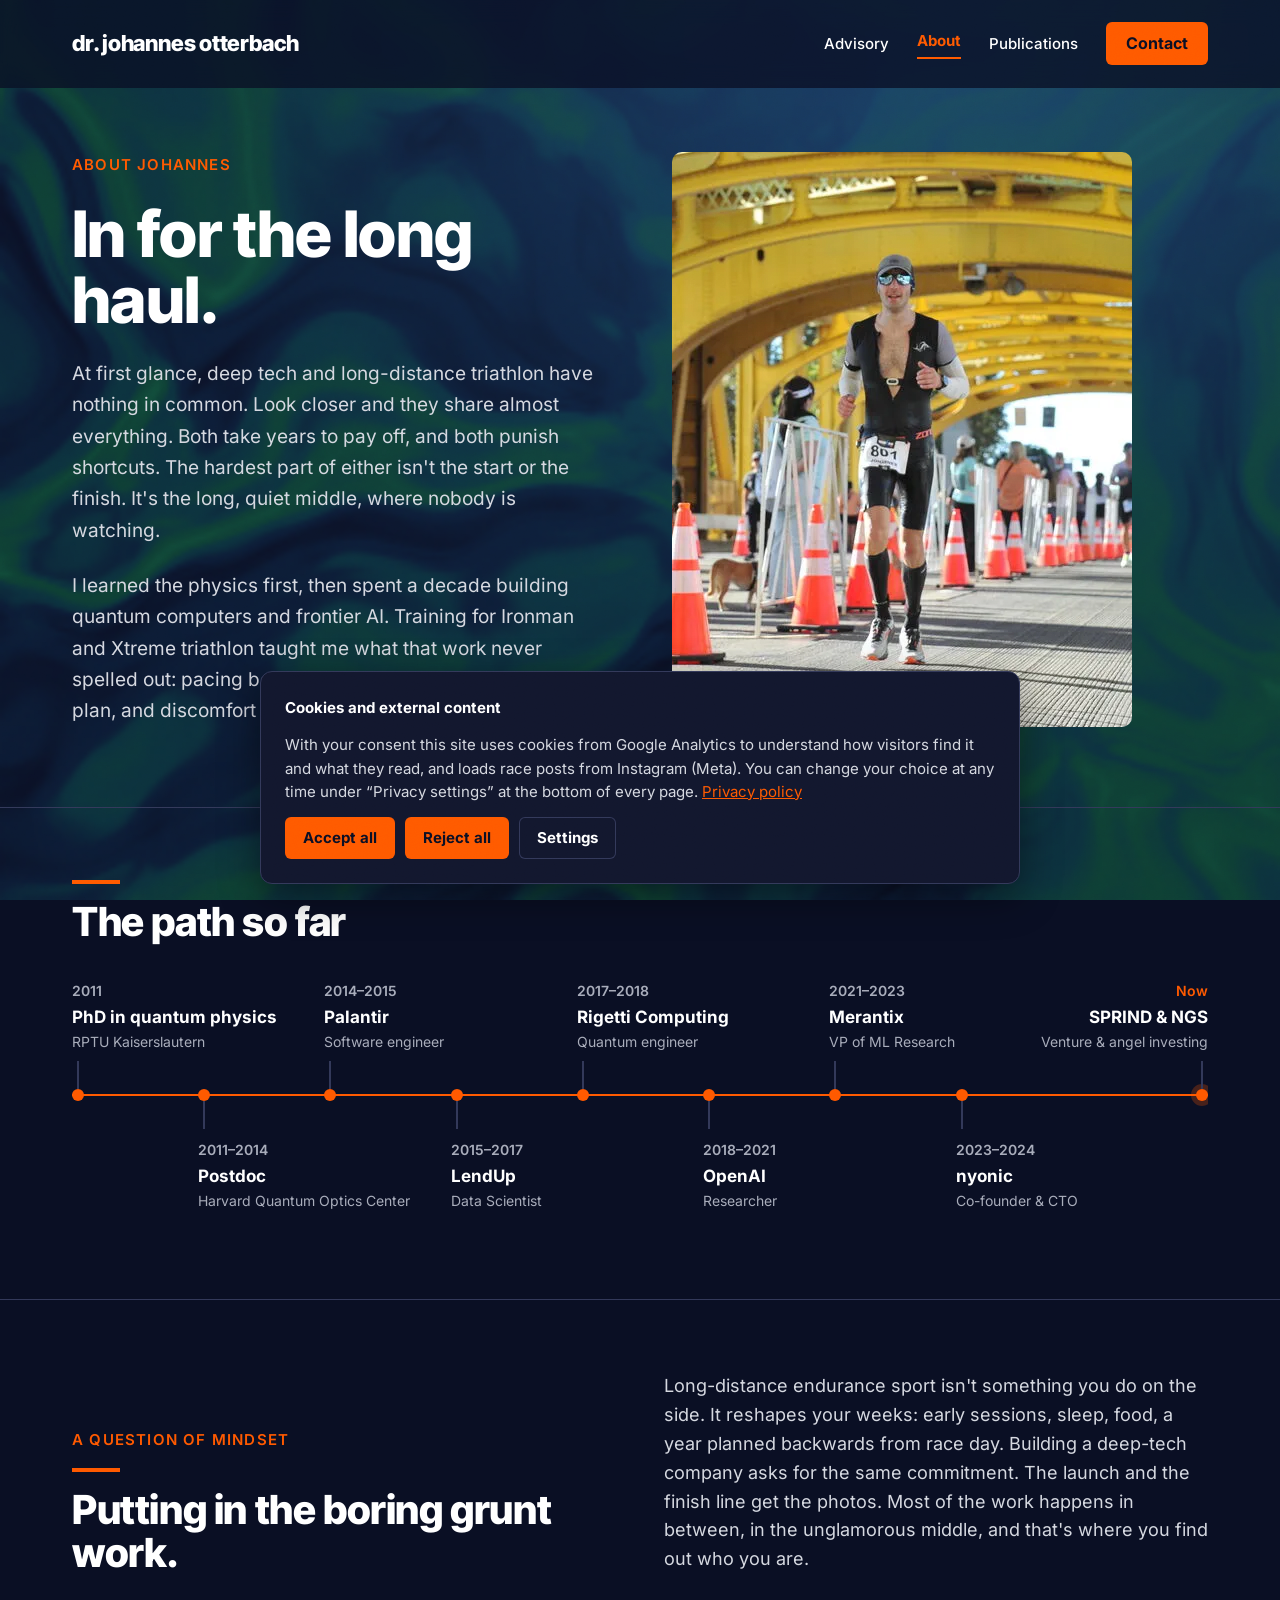
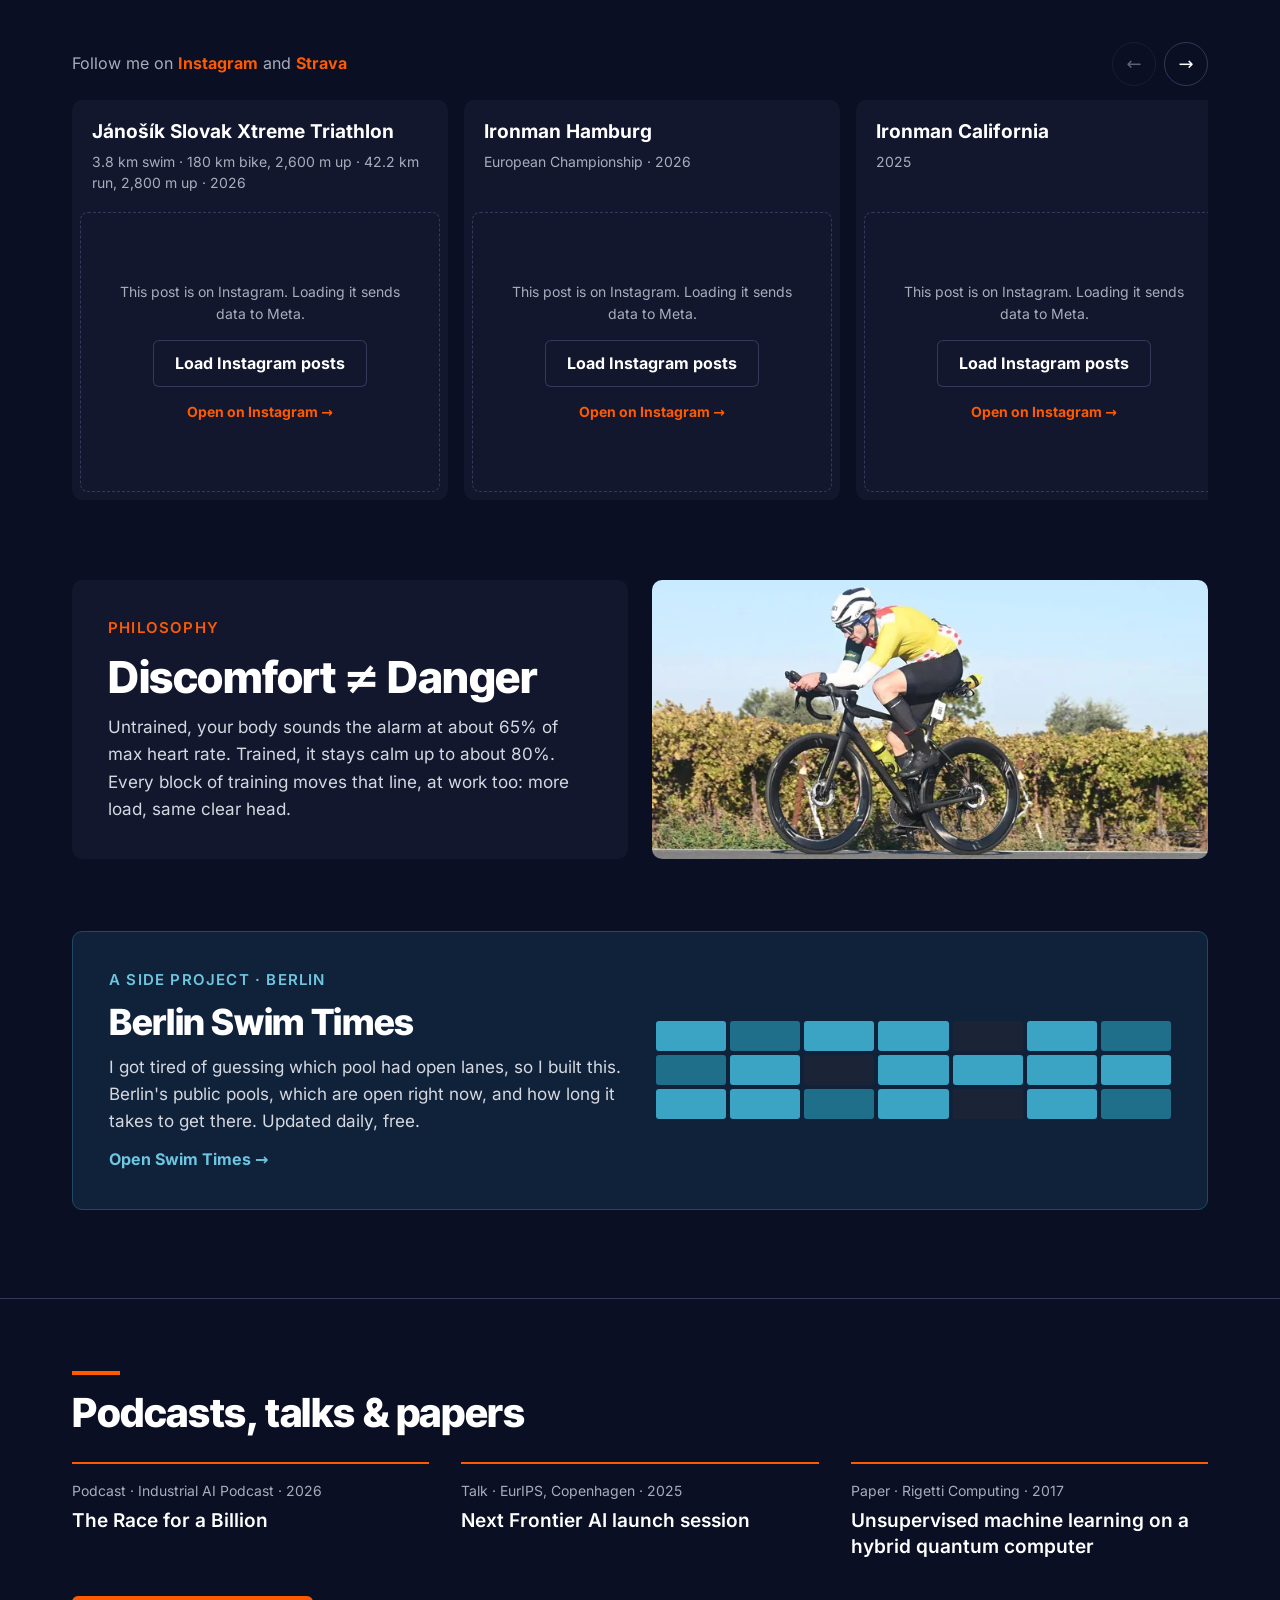
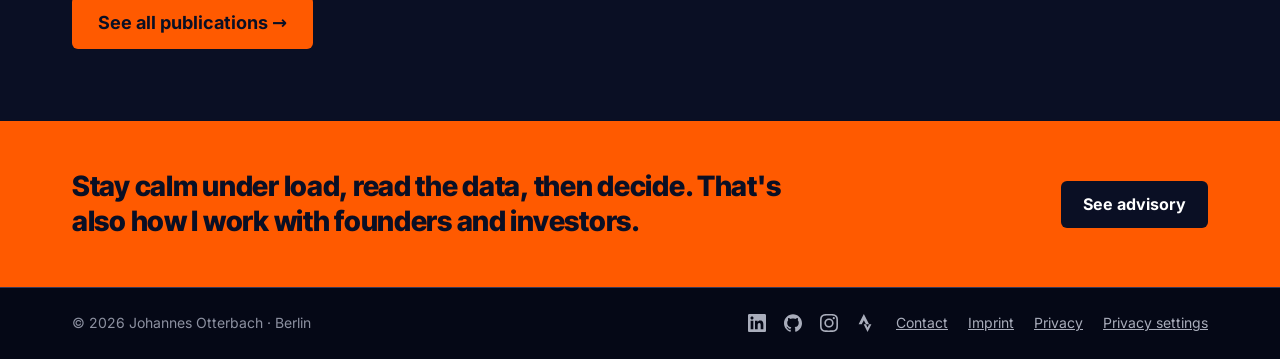
==== about/index.html @ 8cb74e29 "Site 2026-10-21" ====
<!doctype html> <html lang="en"> <head> <meta charset="utf-8"> <meta name="viewport" content="width=device-width,initial-scale=1"> <title>About · Dr. Johannes Otterbach</title> <meta name="description" content="Physicist, engineer and investor in Berlin: PhD in quantum physics, Harvard postdoc, Palantir, Rigetti, OpenAI, Merantix, nyonic, SPRIND. Ironman and Xtreme triathlon finisher."> <meta name="author" content="Johannes Otterbach"> <meta name="robots" content="noindex, nofollow"> <meta name="theme-color" content="#0A0F24"> <meta property="og:type" content="profile"> <meta property="og:site_name" content="Johannes Otterbach"> <meta property="og:title" content="About · Dr. Johannes Otterbach"> <meta property="og:description" content="Physicist, engineer and investor in Berlin: PhD in quantum physics, Harvard postdoc, Palantir, Rigetti, OpenAI, Merantix, nyonic, SPRIND. Ironman and Xtreme triathlon finisher."> <meta property="og:url" content="https://preview-rwz36t5jhg.johannesotterbach.com/about/"> <meta property="og:image" content="https://preview-rwz36t5jhg.johannesotterbach.com/og-en.jpg"> <meta property="og:image:width" content="1200"> <meta property="og:image:height" content="630"> <meta property="og:locale" content="en_US"> <meta name="twitter:card" content="summary_large_image"> <link rel="icon" href="/favicon.ico" sizes="32x32"> <link rel="icon" href="/favicon.svg" type="image/svg+xml"> <link rel="apple-touch-icon" href="/apple-touch-icon.png"> <link rel="manifest" href="/site.webmanifest"> <link rel="preload" href="/fonts/inter-tight-latin-800-normal.woff2" as="font" type="font/woff2" crossorigin> <link rel="preload" href="/fonts/inter-latin-400-normal.woff2" as="font" type="font/woff2" crossorigin> <link rel="stylesheet" href="/style.css?v=fe2a886c69"> <script type="application/ld+json">{"@context":"https://schema.org","@graph":[{"@type":"Person","@id":"https://preview-rwz36t5jhg.johannesotterbach.com/#person","name":"Johannes Otterbach","honorificPrefix":"Dr.","url":"https://preview-rwz36t5jhg.johannesotterbach.com/","image":"https://preview-rwz36t5jhg.johannesotterbach.com/img/portrait-960.jpg","jobTitle":"Engineer and investor","description":"Physicist, engineer and investor in Berlin. PhD in quantum physics; built software, quantum and AI systems at Palantir, Rigetti Computing and OpenAI; led ML research at Merantix; co-founded nyonic as CTO. Technical due diligence, advisory and keynotes for AI and quantum.","knowsAbout":["Artificial intelligence","Machine learning","Quantum computing","Technical due diligence","Deep tech"],"alumniOf":[{"@type":"CollegeOrUniversity","name":"RPTU Kaiserslautern-Landau"},{"@type":"CollegeOrUniversity","name":"Harvard University"}],"address":{"@type":"PostalAddress","addressLocality":"Berlin","addressCountry":"DE"},"sameAs":["https://www.linkedin.com/in/jotterbach/","https://scholar.google.com/citations?user=yZS4ce8AAAAJ","https://orcid.org/0000-0002-7404-2321","https://github.com/jotterbach","https://www.instagram.com/__otterwise__/","https://www.strava.com/athletes/10854986"]},{"@type":"WebSite","@id":"https://preview-rwz36t5jhg.johannesotterbach.com/#website","url":"https://preview-rwz36t5jhg.johannesotterbach.com/","name":"Johannes Otterbach","inLanguage":["en"],"publisher":{"@id":"https://preview-rwz36t5jhg.johannesotterbach.com/#person"}},{"@type":"WebPage","url":"https://preview-rwz36t5jhg.johannesotterbach.com/about/","name":"About · Dr. Johannes Otterbach","description":"Physicist, engineer and investor in Berlin: PhD in quantum physics, Harvard postdoc, Palantir, Rigetti, OpenAI, Merantix, nyonic, SPRIND. Ironman and Xtreme triathlon finisher.","inLanguage":"en","isPartOf":{"@id":"https://preview-rwz36t5jhg.johannesotterbach.com/#website"},"about":{"@id":"https://preview-rwz36t5jhg.johannesotterbach.com/#person"}}]}</script> <script defer="defer" src="/site.js?v=1984920b0e"></script> </head> <body> <a class="skip" href="#main">Skip to content</a> <header class="site-header"> <div class="wrap"> <a class="wordmark" href="/">dr. johannes otterbach</a> <nav class="nav" aria-label="Main"> <a href="/advisory/">Advisory</a> <a href="/about/" aria-current="page">About</a> <a href="/publications/">Publications</a> <a class="btn" href="/imprint/#contact" data-u="sennahoj" data-d="moc.hcabrettosennahoj">Contact</a> </nav> <details class="menu"> <summary aria-label="Menu"><svg width="26" height="20" viewBox="0 0 26 20" aria-hidden="true"><rect y="1" width="26" height="3" rx="1.5" fill="#fff"/><rect y="8.5" width="26" height="3" rx="1.5" fill="#fff"/><rect y="16" width="26" height="3" rx="1.5" fill="#fff"/></svg></summary> <nav class="nav" aria-label="Menu"> <a href="/advisory/">Advisory</a> <a href="/about/" aria-current="page">About</a> <a href="/publications/">Publications</a> <a class="btn" href="/imprint/#contact" data-u="sennahoj" data-d="moc.hcabrettosennahoj">Contact</a> </nav> </details> </div> </header> <main id="main"> <section class="wrap about-hero"> <div class="col"> <p class="eyebrow">About Johannes</p> <h1>In for the long haul.</h1> <p>At first glance, deep tech and long-distance triathlon have nothing in common. Look closer and they share almost everything. Both take years to pay off, and both punish shortcuts. The hardest part of either isn't the start or the finish. It's the long, quiet middle, where nobody is watching.</p> <p>I learned the physics first, then spent a decade building quantum computers and frontier AI. Training for Ironman and Xtreme triathlon taught me what that work never spelled out: pacing beats intensity, recovery is part of the plan, and discomfort is information, not a stop sign.</p> </div> <figure> <picture> <source type="image/webp" srcset="/img/sacramento-460.webp 460w, /img/sacramento-880.webp 880w" sizes="(max-width: 760px) 100vw, 460px"> <img src="/img/sacramento-460.jpg" srcset="/img/sacramento-460.jpg 460w, /img/sacramento-880.jpg 880w" sizes="(max-width: 760px) 100vw, 460px" width="880" height="1100" alt="Johannes Otterbach running across the yellow Tower Bridge in Sacramento during Ironman California" fetchpriority="high" decoding="async"> </picture> </figure> </section> <section class="rule-top"> <div class="wrap block"> <h2 class="section-title">The path so far</h2> <div class="timeline-scroll" tabindex="0" aria-label="The path so far"> <ol class="timeline" style="--n:9"> <li class="tl-up"> <div class="tl-box" style="grid-column:1"><div class="tl-inner"><span class="tl-text"><span class="tl-year">2011</span><span class="tl-title">PhD in quantum physics</span><span class="tl-desc">RPTU Kaiserslautern</span></span><span class="tl-stem"></span></div></div> <div class="tl-dot" style="grid-column:1"><span></span></div> </li> <li class="tl-down"> <div class="tl-box" style="grid-column:2"><div class="tl-inner"><span class="tl-stem"></span><span class="tl-text"><span class="tl-year">2011–2014</span><span class="tl-title">Postdoc</span><span class="tl-desc">Harvard Quantum Optics Center</span></span></div></div> <div class="tl-dot" style="grid-column:2"><span></span></div> </li> <li class="tl-up"> <div class="tl-box" style="grid-column:3"><div class="tl-inner"><span class="tl-text"><span class="tl-year">2014–2015</span><span class="tl-title">Palantir</span><span class="tl-desc">Software engineer</span></span><span class="tl-stem"></span></div></div> <div class="tl-dot" style="grid-column:3"><span></span></div> </li> <li class="tl-down"> <div class="tl-box" style="grid-column:4"><div class="tl-inner"><span class="tl-stem"></span><span class="tl-text"><span class="tl-year">2015–2017</span><span class="tl-title">LendUp</span><span class="tl-desc">Data Scientist</span></span></div></div> <div class="tl-dot" style="grid-column:4"><span></span></div> </li> <li class="tl-up"> <div class="tl-box" style="grid-column:5"><div class="tl-inner"><span class="tl-text"><span class="tl-year">2017–2018</span><span class="tl-title">Rigetti Computing</span><span class="tl-desc">Quantum engineer</span></span><span class="tl-stem"></span></div></div> <div class="tl-dot" style="grid-column:5"><span></span></div> </li> <li class="tl-down"> <div class="tl-box" style="grid-column:6"><div class="tl-inner"><span class="tl-stem"></span><span class="tl-text"><span class="tl-year">2018–2021</span><span class="tl-title">OpenAI</span><span class="tl-desc">Researcher</span></span></div></div> <div class="tl-dot" style="grid-column:6"><span></span></div> </li> <li class="tl-up"> <div class="tl-box" style="grid-column:7"><div class="tl-inner"><span class="tl-text"><span class="tl-year">2021–2023</span><span class="tl-title">Merantix</span><span class="tl-desc">VP of ML Research</span></span><span class="tl-stem"></span></div></div> <div class="tl-dot" style="grid-column:7"><span></span></div> </li> <li class="tl-down"> <div class="tl-box" style="grid-column:8"><div class="tl-inner"><span class="tl-stem"></span><span class="tl-text"><span class="tl-year">2023–2024</span><span class="tl-title">nyonic</span><span class="tl-desc">Co-founder &amp; CTO</span></span></div></div> <div class="tl-dot" style="grid-column:8"><span></span></div> </li> <li class="tl-up tl-last"> <div class="tl-box" style="grid-column:9"><div class="tl-inner"><span class="tl-text"><span class="tl-year">Now</span><span class="tl-title">SPRIND &amp; NGS</span><span class="tl-desc">Venture &amp; angel investing</span></span><span class="tl-stem"></span></div></div> <div class="tl-dot" style="grid-column:9"><span></span></div> </li> </ol> </div> </div> </section> <section class="rule-top"> <div class="wrap block"> <div class="long-head"> <div><p class="eyebrow">A question of mindset</p><h2 class="section-title">Putting in the boring grunt work.</h2></div> <p>Long-distance endurance sport isn't something you do on the side. It reshapes your weeks: early sessions, sleep, food, a year planned backwards from race day. Building a deep-tech company asks for the same commitment. The launch and the finish line get the photos. Most of the work happens in between, in the unglamorous middle, and that's where you find out who you are.</p> </div> <div class="carousel"> <div class="carousel-head"> <p class="follow">Follow me on <a href="https://www.instagram.com/__otterwise__/" rel="me noopener">Instagram</a> and <a href="https://www.strava.com/athletes/10854986" rel="me noopener">Strava</a></p> <div class="carousel-nav" aria-hidden="true"><button type="button" data-scroll="-1" tabindex="-1">←</button><button type="button" data-scroll="1" tabindex="-1">→</button></div> </div> <ul class="race-cards" tabindex="0" aria-label="Races"> <li class="race-card"><div class="race-body"><span class="name">Jánošík Slovak Xtreme Triathlon</span><span class="detail">3.8 km swim · 180 km bike, 2,600 m up · 42.2 km run, 2,800 m up · 2026</span></div> <div class="ig-slot" data-ig="https://www.instagram.com/p/Ddw2kVbjSoY/"><p>This post is on Instagram. Loading it sends data to Meta.</p><button type="button" class="btn ghost" data-ig-load>Load Instagram posts</button><a href="https://www.instagram.com/p/Ddw2kVbjSoY/" rel="noopener">Open on Instagram →</a></div> </li> <li class="race-card"><div class="race-body"><span class="name">Ironman Hamburg</span><span class="detail">European Championship · 2026</span></div> <div class="ig-slot" data-ig="https://www.instagram.com/p/DZhpN5ZkfVi/"><p>This post is on Instagram. Loading it sends data to Meta.</p><button type="button" class="btn ghost" data-ig-load>Load Instagram posts</button><a href="https://www.instagram.com/p/DZhpN5ZkfVi/" rel="noopener">Open on Instagram →</a></div> </li> <li class="race-card"><div class="race-body"><span class="name">Ironman California</span><span class="detail">2025</span></div> <div class="ig-slot" data-ig="https://www.instagram.com/reel/DQRLTYklevM/"><p>This post is on Instagram. Loading it sends data to Meta.</p><button type="button" class="btn ghost" data-ig-load>Load Instagram posts</button><a href="https://www.instagram.com/reel/DQRLTYklevM/" rel="noopener">Open on Instagram →</a></div> </li> <li class="race-card"><div class="race-body"><span class="name">MIUT 40</span><span class="detail">Madeira Island Ultra Trail · +1,500 m / −2,200 m · 2026</span></div> <div class="ig-slot" data-ig="https://www.instagram.com/p/DX4z-1rjaJf/"><p>This post is on Instagram. Loading it sends data to Meta.</p><button type="button" class="btn ghost" data-ig-load>Load Instagram posts</button><a href="https://www.instagram.com/p/DX4z-1rjaJf/" rel="noopener">Open on Instagram →</a></div> </li> </ul> </div> <div class="long-grid"> <div class="dd-panel"><p class="eyebrow">Philosophy</p><p class="big">Discomfort ≠ Danger</p><p>Untrained, your body sounds the alarm at about 65% of max heart rate. Trained, it stays calm up to about 80%. Every block of training moves that line, at work too: more load, same clear head.</p></div> <picture> <source type="image/webp" srcset="/img/bike-800.webp 800w, /img/bike-1600.webp 1600w" sizes="(max-width: 760px) 100vw, 580px"> <img src="/img/bike-800.jpg" srcset="/img/bike-800.jpg 800w, /img/bike-1600.jpg 1600w" sizes="(max-width: 760px) 100vw, 580px" width="1600" height="700" alt="Johannes on the bike leg of a triathlon, riding past vineyards" loading="lazy" decoding="async"> </picture> </div> </div> </section> <div class="wrap"> <a class="swim" href="https://berlin-swim-times.johannesotterbach.com/en/"> <span class="swim-copy"> <span class="kicker">A side project · Berlin</span> <span class="big">Berlin Swim Times</span> <span class="swim-p">I got tired of guessing which pool had open lanes, so I built this. Berlin's public pools, which are open right now, and how long it takes to get there. Updated daily, free.</span> <span class="go">Open Swim Times →</span> </span> <span class="swim-grid" aria-hidden="true"><span></span><span class="m"></span><span></span><span></span><span class="c"></span><span></span><span class="m"></span><span class="m"></span><span></span><span class="c"></span><span></span><span></span><span></span><span></span><span></span><span></span><span class="m"></span><span></span><span class="c"></span><span></span><span class="m"></span></span> </a> </div> <section class="rule-top" id="media"> <div class="wrap block"> <h2 class="section-title">Podcasts, talks &amp; papers</h2> <div class="media-grid"> <a href="https://aipod.de/the-race-for-a-billion/" rel="noopener"><span class="meta">Podcast · Industrial AI Podcast · 2026</span><span class="title">The Race for a Billion</span></a> <a href="https://next-frontier.ai/" rel="noopener"><span class="meta">Talk · EurIPS, Copenhagen · 2025</span><span class="title">Next Frontier AI launch session</span></a> <a href="https://arxiv.org/abs/1712.05771" rel="noopener"><span class="meta">Paper · Rigetti Computing · 2017</span><span class="title">Unsupervised machine learning on a hybrid quantum computer</span></a> </div> <div class="media-more"> <a class="btn" href="/publications/">See all publications →</a> </div> </div> </section> <section class="bridge"> <div class="wrap"><p>Stay calm under load, read the data, then decide. That's also how I work with founders and investors.</p><a class="btn dark" href="/advisory/">See advisory</a></div> </section> </main> <footer class="site-footer"> <div class="wrap"> <span>© 2026 Johannes Otterbach · Berlin</span> <nav aria-label="Footer"> <span class="social"> <a class="icon-link" href="https://www.linkedin.com/in/jotterbach/" rel="me noopener" aria-label="LinkedIn" title="LinkedIn"><svg class="icon" viewBox="0 0 24 24" aria-hidden="true" focusable="false"><path d="M20.447 20.452h-3.554v-5.569c0-1.328-.027-3.037-1.852-3.037-1.853 0-2.136 1.445-2.136 2.939v5.667H9.351V9h3.414v1.561h.046c.477-.9 1.637-1.85 3.37-1.85 3.601 0 4.267 2.37 4.267 5.455v6.286zM5.337 7.433c-1.144 0-2.063-.926-2.063-2.065 0-1.138.92-2.063 2.063-2.063 1.14 0 2.064.925 2.064 2.063 0 1.139-.925 2.065-2.064 2.065zm1.782 13.019H3.555V9h3.564v11.452zM22.225 0H1.771C.792 0 0 .774 0 1.729v20.542C0 23.227.792 24 1.771 24h20.451C23.2 24 24 23.227 24 22.271V1.729C24 .774 23.2 0 22.222 0h.003z"/></svg></a> <a class="icon-link" href="https://github.com/jotterbach" rel="me noopener" aria-label="GitHub" title="GitHub"><svg class="icon" viewBox="0 0 24 24" aria-hidden="true" focusable="false"><path d="M12 .297c-6.63 0-12 5.373-12 12 0 5.303 3.438 9.8 8.205 11.385.6.113.82-.258.82-.577 0-.285-.01-1.04-.015-2.04-3.338.724-4.042-1.61-4.042-1.61C4.422 18.07 3.633 17.7 3.633 17.7c-1.087-.744.084-.729.084-.729 1.205.084 1.838 1.236 1.838 1.236 1.07 1.835 2.809 1.305 3.495.998.108-.776.417-1.305.76-1.605-2.665-.3-5.466-1.332-5.466-5.93 0-1.31.465-2.38 1.235-3.22-.135-.303-.54-1.523.105-3.176 0 0 1.005-.322 3.3 1.23.96-.267 1.98-.399 3-.405 1.02.006 2.04.138 3 .405 2.28-1.552 3.285-1.23 3.285-1.23.645 1.653.24 2.873.12 3.176.765.84 1.23 1.91 1.23 3.22 0 4.61-2.805 5.625-5.475 5.92.42.36.81 1.096.81 2.22 0 1.606-.015 2.896-.015 3.286 0 .315.21.69.825.57C20.565 22.092 24 17.592 24 12.297c0-6.627-5.373-12-12-12"/></svg></a> <a class="icon-link" href="https://www.instagram.com/__otterwise__/" rel="me noopener" aria-label="Instagram" title="Instagram"><svg class="icon" viewBox="0 0 24 24" aria-hidden="true" focusable="false"><path d="M7.0301.084c-1.2768.0602-2.1487.264-2.911.5634-.7888.3075-1.4575.72-2.1228 1.3877-.6652.6677-1.075 1.3368-1.3802 2.127-.2954.7638-.4956 1.6365-.552 2.914-.0564 1.2775-.0689 1.6882-.0626 4.947.0062 3.2586.0206 3.6671.0825 4.9473.061 1.2765.264 2.1482.5635 2.9107.308.7889.72 1.4573 1.388 2.1228.6679.6655 1.3365 1.0743 2.1285 1.38.7632.295 1.6361.4961 2.9134.552 1.2773.056 1.6884.069 4.9462.0627 3.2578-.0062 3.668-.0207 4.9478-.0814 1.28-.0607 2.147-.2652 2.9098-.5633.7889-.3086 1.4578-.72 2.1228-1.3881.665-.6682 1.0745-1.3378 1.3795-2.1284.2957-.7632.4966-1.636.552-2.9124.056-1.2809.0692-1.6898.063-4.948-.0063-3.2583-.021-3.6668-.0817-4.9465-.0607-1.2797-.264-2.1487-.5633-2.9117-.3084-.7889-.72-1.4568-1.3876-2.1228C21.2982 1.33 20.628.9208 19.8378.6165 19.074.321 18.2017.1197 16.9244.0645 15.6471.0093 15.236-.005 11.977.0014 8.718.0076 8.31.0215 7.0301.0839m.1402 21.6932c-1.17-.0509-1.8053-.2453-2.2287-.408-.5606-.216-.96-.4771-1.3819-.895-.422-.4178-.6811-.8186-.9-1.378-.1644-.4234-.3624-1.058-.4171-2.228-.0595-1.2645-.072-1.6442-.079-4.848-.007-3.2037.0053-3.583.0607-4.848.05-1.169.2456-1.805.408-2.2282.216-.5613.4762-.96.895-1.3816.4188-.4217.8184-.6814 1.3783-.9003.423-.1651 1.0575-.3614 2.227-.4171 1.2655-.06 1.6447-.072 4.848-.079 3.2033-.007 3.5835.005 4.8495.0608 1.169.0508 1.8053.2445 2.228.408.5608.216.96.4754 1.3816.895.4217.4194.6816.8176.9005 1.3787.1653.4217.3617 1.056.4169 2.2263.0602 1.2655.0739 1.645.0796 4.848.0058 3.203-.0055 3.5834-.061 4.848-.051 1.17-.245 1.8055-.408 2.2294-.216.5604-.4763.96-.8954 1.3814-.419.4215-.8181.6811-1.3783.9-.4224.1649-1.0577.3617-2.2262.4174-1.2656.0595-1.6448.072-4.8493.079-3.2045.007-3.5825-.006-4.848-.0608M16.953 5.5864A1.44 1.44 0 1 0 18.39 4.144a1.44 1.44 0 0 0-1.437 1.4424M5.8385 12.012c.0067 3.4032 2.7706 6.1557 6.173 6.1493 3.4026-.0065 6.157-2.7701 6.1506-6.1733-.0065-3.4032-2.771-6.1565-6.174-6.1498-3.403.0067-6.156 2.771-6.1496 6.1738M8 12.0077a4 4 0 1 1 4.008 3.9921A3.9996 3.9996 0 0 1 8 12.0077"/></svg></a> <a class="icon-link" href="https://www.strava.com/athletes/10854986" rel="me noopener" aria-label="Strava" title="Strava"><svg class="icon" viewBox="0 0 24 24" aria-hidden="true" focusable="false"><path d="M15.387 17.944l-2.089-4.116h-3.065L15.387 24l5.15-10.172h-3.066m-7.008-5.599l2.836 5.598h4.172L10.463 0l-7 13.828h4.169"/></svg></a> </span> <a href="/imprint/#contact" data-u="sennahoj" data-d="moc.hcabrettosennahoj">Contact</a> <a href="/imprint/">Imprint</a> <a href="/privacy/">Privacy</a> <a href="/privacy/" data-consent-open>Privacy settings</a> </nav> </div> </footer> <section id="consent" class="consent" role="dialog" aria-labelledby="consent-title" hidden> <div class="consent-box"> <p id="consent-title" class="consent-title">Cookies and external content</p> <p>With your consent this site uses cookies from Google Analytics to understand how visitors find it and what they read, and loads race posts from Instagram (Meta). You can change your choice at any time under “Privacy settings” at the bottom of every page. <a href="/privacy/">Privacy policy</a></p> <div class="consent-settings" hidden> <label class="consent-row"><input type="checkbox" checked="checked" disabled="disabled"><span><strong>Necessary</strong> Keeps the site running and remembers your choice. Always on.</span></label> <label class="consent-row"><input type="checkbox" name="stats"><span><strong>Statistics</strong> Google Analytics: which pages are read and where visitors come from.</span></label> <label class="consent-row"><input type="checkbox" name="media"><span><strong>External media</strong> Instagram (Meta): shows the race posts on the About page.</span></label> <button type="button" class="btn ghost" data-act="save">Save choice</button> </div> <div class="consent-actions"> <button type="button" class="btn" data-act="all">Accept all</button> <button type="button" class="btn" data-act="none">Reject all</button> <button type="button" class="btn ghost" data-act="settings">Settings</button> </div> </div> </section> </body> </html>
---- style.css ----
@font-face{font-family:Inter;font-style:normal;font-weight:400;font-display:swap;src:url("/fonts/inter-latin-400-normal.woff2") format("woff2");unicode-range:U+0000-00FF,U+0131,U+0152-0153,U+02BB-02BC,U+02C6,U+02DA,U+02DC,U+2000-206F,U+2074,U+20AC,U+2122,U+2191,U+2193,U+2212,U+2215,U+2260,U+FEFF,U+FFFD}@font-face{font-family:Inter;font-style:normal;font-weight:500;font-display:swap;src:url("/fonts/inter-latin-500-normal.woff2") format("woff2");unicode-range:U+0000-00FF,U+0131,U+0152-0153,U+02BB-02BC,U+02C6,U+02DA,U+02DC,U+2000-206F,U+2074,U+20AC,U+2122,U+2191,U+2193,U+2212,U+2215,U+2260,U+FEFF,U+FFFD}@font-face{font-family:Inter;font-style:normal;font-weight:600;font-display:swap;src:url("/fonts/inter-latin-600-normal.woff2") format("woff2");unicode-range:U+0000-00FF,U+0131,U+0152-0153,U+02BB-02BC,U+02C6,U+02DA,U+02DC,U+2000-206F,U+2074,U+20AC,U+2122,U+2191,U+2193,U+2212,U+2215,U+2260,U+FEFF,U+FFFD}@font-face{font-family:Inter;font-style:normal;font-weight:700;font-display:swap;src:url("/fonts/inter-latin-700-normal.woff2") format("woff2");unicode-range:U+0000-00FF,U+0131,U+0152-0153,U+02BB-02BC,U+02C6,U+02DA,U+02DC,U+2000-206F,U+2074,U+20AC,U+2122,U+2191,U+2193,U+2212,U+2215,U+2260,U+FEFF,U+FFFD}@font-face{font-family:Inter;font-style:normal;font-weight:400;font-display:swap;src:url("/fonts/inter-latin-ext-400-normal.woff2") format("woff2");unicode-range:U+0100-02AF,U+0304,U+0308,U+0329,U+1E00-1E9F,U+1EF2-1EFF,U+2020,U+20A0-20AB,U+20AD-20C0,U+2113,U+2C60-2C7F,U+A720-A7FF}@font-face{font-family:Inter;font-style:normal;font-weight:500;font-display:swap;src:url("/fonts/inter-latin-ext-500-normal.woff2") format("woff2");unicode-range:U+0100-02AF,U+0304,U+0308,U+0329,U+1E00-1E9F,U+1EF2-1EFF,U+2020,U+20A0-20AB,U+20AD-20C0,U+2113,U+2C60-2C7F,U+A720-A7FF}@font-face{font-family:Inter;font-style:normal;font-weight:600;font-display:swap;src:url("/fonts/inter-latin-ext-600-normal.woff2") format("woff2");unicode-range:U+0100-02AF,U+0304,U+0308,U+0329,U+1E00-1E9F,U+1EF2-1EFF,U+2020,U+20A0-20AB,U+20AD-20C0,U+2113,U+2C60-2C7F,U+A720-A7FF}@font-face{font-family:Inter;font-style:normal;font-weight:700;font-display:swap;src:url("/fonts/inter-latin-ext-700-normal.woff2") format("woff2");unicode-range:U+0100-02AF,U+0304,U+0308,U+0329,U+1E00-1E9F,U+1EF2-1EFF,U+2020,U+20A0-20AB,U+20AD-20C0,U+2113,U+2C60-2C7F,U+A720-A7FF}@font-face{font-family:"Inter Tight";font-style:normal;font-weight:700;font-display:swap;src:url("/fonts/inter-tight-latin-700-normal.woff2") format("woff2");unicode-range:U+0000-00FF,U+0131,U+0152-0153,U+02BB-02BC,U+02C6,U+02DA,U+02DC,U+2000-206F,U+2074,U+20AC,U+2122,U+2191,U+2193,U+2212,U+2215,U+2260,U+FEFF,U+FFFD}@font-face{font-family:"Inter Tight";font-style:normal;font-weight:800;font-display:swap;src:url("/fonts/inter-tight-latin-800-normal.woff2") format("woff2");unicode-range:U+0000-00FF,U+0131,U+0152-0153,U+02BB-02BC,U+02C6,U+02DA,U+02DC,U+2000-206F,U+2074,U+20AC,U+2122,U+2191,U+2193,U+2212,U+2215,U+2260,U+FEFF,U+FFFD}@font-face{font-family:"Inter Tight";font-style:normal;font-weight:700;font-display:swap;src:url("/fonts/inter-tight-latin-ext-700-normal.woff2") format("woff2");unicode-range:U+0100-02AF,U+0304,U+0308,U+0329,U+1E00-1E9F,U+1EF2-1EFF,U+2020,U+20A0-20AB,U+20AD-20C0,U+2113,U+2C60-2C7F,U+A720-A7FF}@font-face{font-family:"Inter Tight";font-style:normal;font-weight:800;font-display:swap;src:url("/fonts/inter-tight-latin-ext-800-normal.woff2") format("woff2");unicode-range:U+0100-02AF,U+0304,U+0308,U+0329,U+1E00-1E9F,U+1EF2-1EFF,U+2020,U+20A0-20AB,U+20AD-20C0,U+2113,U+2C60-2C7F,U+A720-A7FF}:root{--navy:#0A0F24;--panel:#12172E;--deep:#050816;--orange:#FF5A00;--orange-hover:#FF8A4C;--text:#FFFFFF;--body:#D5D8E0;--muted:#A9ADBB;--faint:#8C90A0;--border:#33395A;--swim-bg:#10223A;--swim-border:#1F4A66;--swim-accent:#6FC6E2;--max:1200px;--gutter:32px;--display:"Inter Tight","Inter",system-ui,-apple-system,"Segoe UI",sans-serif;color-scheme:dark}*,::after,::before{box-sizing:border-box}html{-webkit-text-size-adjust:100%}body{margin:0;background:var(--navy);color:var(--text);font-family:Inter,system-ui,-apple-system,"Segoe UI",sans-serif;font-size:17px;line-height:1.6;min-height:100vh;display:flex;flex-direction:column;background:radial-gradient(ellipse 70% 520px at 72% 0,rgba(38,84,170,.3),transparent 72%),radial-gradient(ellipse 60% 55% at 8% 35%,rgba(22,96,74,.55),transparent 70%),radial-gradient(ellipse 55% 50% at 95% 75%,rgba(18,84,70,.5),transparent 70%),var(--navy);background-attachment:fixed}main{flex:1 0 auto}img{max-width:100%;height:auto;display:block}a{color:var(--orange)}a:hover{color:var(--orange-hover)}a:focus-visible,button:focus-visible,summary:focus-visible{outline:2px solid var(--orange-hover);outline-offset:3px}h1,h2,h3{font-family:var(--display);font-weight:800;letter-spacing:-.01em;margin:0;line-height:1.08}.big,.bridge p,.wordmark{font-family:var(--display);letter-spacing:-.01em}p{margin:0}.wrap{width:100%;max-width:var(--max);margin:0 auto;padding-left:var(--gutter);padding-right:var(--gutter)}.skip{position:absolute;left:-9999px;top:0;background:var(--orange);color:var(--navy);padding:10px 14px;z-index:10;font-weight:700}.skip:focus{left:16px;top:16px}.eyebrow{font-size:15px;font-weight:600;letter-spacing:.08em;text-transform:uppercase;color:var(--orange)}.section-title::before{content:"";display:block;width:48px;height:4px;background:var(--orange);margin-bottom:16px}.section-title{font-size:40px}.lead{font-size:20px;color:var(--body);max-width:640px}.btn{display:inline-block;text-decoration:none;font-weight:700;font-size:16px;line-height:1.2;padding:14px 22px;border-radius:6px;background:var(--orange);color:var(--navy)}.btn:hover{background:var(--orange-hover);color:var(--navy)}.btn.dark{background:var(--navy);color:var(--text)}.btn.dark:hover{background:var(--deep);color:var(--text)}button.btn{border:0;cursor:pointer;font-family:inherit}.btn.ghost{background:0 0;color:var(--text);box-shadow:inset 0 0 0 1px var(--border)}.btn.ghost:hover{background:var(--panel);color:var(--text)}.site-header{position:sticky;top:0;z-index:20;background:rgba(10,15,36,.78);-webkit-backdrop-filter:blur(12px);backdrop-filter:blur(12px);border-bottom:1px solid transparent;transition:border-color .2s,background-color .2s}.site-header.scrolled{border-bottom-color:var(--border);background:rgba(10,15,36,.9)}[id]{scroll-margin-top:96px}.site-header .wrap{display:flex;align-items:center;justify-content:space-between;gap:16px;padding-top:22px;padding-bottom:22px}.wordmark{font-weight:800;font-size:22px;letter-spacing:-.01em;color:var(--text);text-decoration:none;white-space:nowrap}.wordmark:hover{color:var(--text)}.nav{display:flex;align-items:center;gap:28px;font-size:15px;font-weight:500}.nav a{color:var(--text);text-decoration:none}.nav a:hover{color:var(--orange-hover)}.nav a[aria-current=page]{color:var(--orange);font-weight:700;border-bottom:2px solid var(--orange);padding-bottom:4px}.nav .lang{font-size:14px;color:var(--muted);white-space:nowrap}.nav .lang a{color:var(--muted);text-decoration:underline}.nav .lang strong{color:var(--text)}.nav .btn{color:var(--navy);padding:12px 20px}.menu{display:none}.menu summary{list-style:none;cursor:pointer;width:44px;height:44px;display:flex;align-items:center;justify-content:center}.menu summary::-webkit-details-marker{display:none}@media (max-width:760px){:root{--gutter:16px}.wordmark{font-size:19px}.site-header .wrap{padding-top:6px;padding-bottom:6px}[id]{scroll-margin-top:72px}}@media (max-width:900px){.site-header .nav{display:none}.menu{display:block;position:relative}.menu[open] .nav{display:flex;flex-direction:column;align-items:stretch;gap:4px;position:absolute;right:0;top:52px;z-index:5;min-width:220px;background:var(--panel);border:1px solid var(--border);border-radius:10px;padding:12px}.menu[open] .nav .lang,.menu[open] .nav>a{padding:10px 12px}.menu[open] .nav a[aria-current=page]{border-bottom:0}.menu[open] .nav .btn{text-align:center;margin-top:6px}}.site-footer{border-top:1px solid var(--border);background:var(--deep);margin-top:auto}.site-footer .wrap{display:flex;flex-wrap:wrap;justify-content:space-between;gap:16px;padding-top:24px;padding-bottom:24px;font-size:14px;color:var(--faint)}.site-footer nav{display:flex;flex-wrap:wrap;gap:20px;align-items:center}.site-footer a{color:var(--muted)}.site-footer .social{display:inline-flex;gap:14px;align-items:center}.icon{width:1em;height:1em;fill:currentColor;flex:none}.icon-link{display:inline-flex;padding:2px}.icon-link .icon{width:18px;height:18px}.site-footer a:hover{color:var(--orange-hover)}.hero{display:grid;grid-template-columns:repeat(auto-fit,minmax(340px,1fr));gap:56px;align-items:center;padding-top:56px;padding-bottom:48px}.hero-text{display:flex;flex-direction:column;gap:24px}.hero h1{font-size:clamp(44px, 6.4vw, 76px);line-height:1.02}.hero .lead{max-width:560px}.hero-img{width:100%;max-width:480px;aspect-ratio:1/1;object-fit:cover;border-radius:10px;justify-self:end}.cards{display:flex;flex-wrap:wrap;gap:24px;padding-bottom:72px}.card-link{text-decoration:none;border-radius:10px;padding:40px;display:flex;flex-direction:column;gap:18px;min-width:0}.card-advisory{flex:2 1 560px;background:var(--orange);color:var(--navy)}.card-advisory:hover{color:var(--navy);background:#ff6a1a}.card-advisory .kicker{font-size:15px;font-weight:600;letter-spacing:.08em;text-transform:uppercase}.card-advisory .big{font-weight:800;font-size:clamp(28px, 3.2vw, 40px);line-height:1.05;letter-spacing:-.01em}.card-advisory .foot{margin-top:auto;display:flex;flex-wrap:wrap;align-items:center;justify-content:space-between;gap:14px;padding-top:8px;font-size:17px;font-weight:600}.card-advisory .foot .btn{background:var(--navy);color:var(--text)}.card-about{flex:1 1 300px;background:var(--panel);color:var(--text)}.card-about:hover{color:var(--text);background:#171d38}.card-about .kicker{font-size:15px;font-weight:600;letter-spacing:.08em;text-transform:uppercase;color:var(--orange)}.card-about .big{font-weight:800;font-size:28px;line-height:1.12}.card-about .more{margin-top:auto;font-weight:700;font-size:16px;color:var(--orange)}@media (max-width:760px){.hero{padding-top:16px;gap:24px}.hero-img{order:-1;max-width:none;aspect-ratio:4/3;object-position:40% 30%;justify-self:stretch}.hero picture{order:-1}.hero .lead{font-size:17px}.card-link{padding:26px 22px}.card-advisory .foot .btn{width:100%;text-align:center}}.page-hero{padding-top:72px;padding-bottom:64px;display:flex;flex-direction:column;gap:24px}.page-hero h1{font-size:clamp(40px, 5.4vw, 64px);max-width:940px;line-height:1.04}.offers{display:grid;grid-template-columns:repeat(auto-fit,minmax(300px,1fr));gap:24px;padding-bottom:80px}.offer{background:var(--panel);border-radius:10px;overflow:hidden;display:flex;flex-direction:column}.offer figure{margin:0}.offer img{width:100%;aspect-ratio:16/10;object-fit:cover}.offer figcaption{padding:8px 32px 0;min-height:62px;font-size:12px;line-height:1.5;color:var(--muted)}.offer .body{padding:14px 32px 32px;display:flex;flex-direction:column;gap:14px}.offer .for{font-size:14px;font-weight:600;color:var(--orange)}.offer h2{font-size:28px;line-height:1.15}.offer p{font-size:16px;color:var(--body)}.split{border-top:1px solid var(--border)}.split .wrap{display:grid;grid-template-columns:repeat(auto-fit,minmax(340px,1fr));gap:48px;align-items:start;padding-top:64px;padding-bottom:64px}.split .col{display:flex;flex-direction:column;gap:16px}.split h2{font-size:40px}.media-list{display:flex;flex-direction:column;gap:14px}.media-item{text-decoration:none;color:var(--text);border-top:1px solid var(--border);padding-top:14px;display:flex;flex-direction:column;gap:4px}.media-item:hover{color:var(--orange-hover)}.media-item .meta{font-size:13px;color:var(--muted)}.media-item .title{font-size:17px;font-weight:600}.media-note{font-size:15px;color:var(--muted)}.band{background:var(--panel)}.band .wrap{padding-top:40px;padding-bottom:40px}.band p{font-size:17px;color:var(--body);max-width:760px}.band a{white-space:nowrap}.about-hero{display:grid;grid-template-columns:repeat(auto-fit,minmax(340px,1fr));gap:64px;align-items:center;padding-top:64px;padding-bottom:80px}.about-hero h1{font-size:clamp(44px, 5.4vw, 64px);line-height:1.04}.about-hero .col{display:flex;flex-direction:column;gap:24px}.about-hero p:not(.eyebrow){font-size:19px;line-height:1.65;color:var(--body)}.about-hero figure{margin:0;display:flex;flex-direction:column;gap:10px}.about-hero figure img{width:100%;max-width:460px;aspect-ratio:4/5;object-fit:cover;border-radius:10px}.about-hero figcaption{font-size:14px;color:var(--muted)}.rule-top{border-top:1px solid var(--border)}.block{padding-top:72px;padding-bottom:72px;display:flex;flex-direction:column;gap:28px}.timeline-scroll{overflow-x:auto;padding-bottom:8px}.timeline{list-style:none;margin:0;padding:0;min-width:1080px;display:grid;grid-template-columns:repeat(var(--n),minmax(0,1fr));grid-template-rows:auto 12px auto}.timeline::before{content:"";grid-column:1/-1;grid-row:2;align-self:center;height:2px;background:var(--orange)}.timeline li{display:contents}.tl-dot{grid-row:2;display:flex;align-items:center}.tl-dot span{width:12px;height:12px;border-radius:50%;background:var(--orange)}.tl-box{position:relative;min-height:118px}.tl-inner{position:absolute;left:0;width:230px;display:flex;flex-direction:column;gap:10px}.tl-up .tl-box{grid-row:1}.tl-up .tl-inner{bottom:0}.tl-down .tl-box{grid-row:3}.tl-down .tl-inner{top:0}.tl-stem{width:2px;height:28px;background:var(--border);margin-left:5px}.tl-text{display:flex;flex-direction:column;gap:4px}.tl-year{font-size:14px;font-weight:600;color:var(--muted)}.tl-title{font-weight:700;font-size:17px;line-height:1.25}.tl-desc{font-size:14px;line-height:1.4;color:var(--muted)}.tl-last .tl-dot{justify-content:flex-end}.tl-last .tl-inner{left:auto;right:0;align-items:flex-end;text-align:right}.tl-last .tl-stem{margin-left:0;margin-right:5px}.tl-last .tl-year{color:var(--orange)}.tl-last .tl-dot span{box-shadow:0 0 0 5px rgba(255,90,0,.25)}.long-head{display:grid;grid-template-columns:repeat(auto-fit,minmax(340px,1fr));gap:48px;align-items:end}.long-head h2{font-size:40px}.long-head>p{font-size:18px;color:var(--body)}.long-grid{display:grid;grid-template-columns:repeat(auto-fit,minmax(340px,1fr));gap:24px}.carousel{position:relative;margin-top:40px}.carousel-head{display:flex;flex-wrap:wrap;align-items:center;justify-content:space-between;gap:12px 24px;margin-bottom:14px}.carousel-head .follow{margin:0;font-size:16px;color:var(--muted)}.carousel-head .follow a{font-weight:700;text-decoration:none}.carousel-nav{display:flex;gap:8px}.carousel-nav button{width:44px;height:44px;border-radius:50%;border:1px solid var(--border);background:0 0;color:var(--text);font:inherit;font-size:18px;cursor:pointer}.carousel-nav button:hover:not(:disabled){background:var(--panel);border-color:var(--orange)}.carousel-nav button:disabled{opacity:.35;cursor:default}.race-cards{list-style:none;margin:0 0 40px;padding:0 0 12px;display:flex;gap:16px;align-items:flex-start;overflow-x:auto;scroll-snap-type:x mandatory;scroll-behavior:smooth;scrollbar-width:thin;scrollbar-color:var(--border) transparent}.race-cards:focus-visible{outline:2px solid var(--orange);outline-offset:4px}.race-card{flex:0 0 376px;scroll-snap-align:start;display:flex;flex-direction:column;background:var(--panel);border-radius:10px;overflow:hidden}.race-body{display:flex;flex-direction:column;gap:6px;padding:20px 20px 14px;min-height:112px;box-sizing:border-box}.race-card .name{font-weight:700;font-size:19px;line-height:1.3}.race-card .detail{font-size:14px;line-height:1.5;color:var(--muted)}.ig-slot{flex:1;margin:0 8px 8px;min-height:280px;border:1px dashed var(--border);border-radius:8px;padding:24px;display:flex;flex-direction:column;align-items:center;justify-content:center;gap:14px;text-align:center}.ig-slot p{margin:0;max-width:320px;font-size:14px;color:var(--muted)}.ig-slot a{font-size:14px;font-weight:700;text-decoration:none}.ig-slot.ig-live{border:0;padding:0 0 8px;min-height:0;display:flex;justify-content:center}.ig-slot .instagram-media,.ig-slot iframe{margin:0 auto!important;min-width:326px!important;max-width:360px!important;width:100%!important;border-radius:8px!important}@media (max-width:420px){.race-card{flex-basis:84vw}.carousel-nav{display:none}}.long-grid picture{display:block}.dd-panel{background:var(--panel);border-radius:10px;padding:36px;display:flex;flex-direction:column;gap:14px}.dd-panel .big{font-weight:800;font-size:44px;line-height:1.05;color:var(--text)}.dd-panel p:not(.eyebrow):not(.big){font-size:17px;color:var(--body)}.dd-panel .eyebrow{margin:0}.long-grid img{width:100%;height:100%;min-height:240px;object-fit:cover;border-radius:10px}.swim{display:grid;grid-template-columns:repeat(auto-fit,minmax(300px,1fr));gap:32px;align-items:center;text-decoration:none;color:var(--text);background:var(--swim-bg);border:1px solid var(--swim-border);border-radius:10px;padding:36px;margin-bottom:88px}.swim:hover{color:var(--text);border-color:var(--swim-accent)}.swim .kicker{font-size:15px;font-weight:600;letter-spacing:.08em;text-transform:uppercase;color:var(--swim-accent)}.swim .big{font-weight:800;font-size:36px;line-height:1.05}.swim .swim-p{font-size:17px;color:var(--body)}.swim .go{font-weight:700;font-size:16px;color:var(--swim-accent)}.swim-grid{display:grid;grid-template-columns:repeat(7,minmax(0,1fr));gap:4px}.swim-grid span{height:30px;border-radius:3px;background:#3ba3c4}.swim-grid .m{background:#1f6f8b}.swim-grid .c{background:#1b2436}.swim-copy{display:flex;flex-direction:column;gap:12px}.media-more{display:flex;flex-wrap:wrap;align-items:center;gap:16px 24px;padding-top:8px}.media-more .btn{font-size:18px;padding:16px 26px}.media-grid{grid-template-columns:minmax(0,1fr);gap:24px;display:grid;grid-template-columns:repeat(auto-fit,minmax(260px,1fr));gap:24px 32px}.media-grid>*{text-decoration:none;color:var(--text);display:flex;flex-direction:column;gap:6px;border-top:2px solid var(--orange);padding-top:16px}.media-grid a:hover{color:var(--orange-hover)}.media-grid .meta{font-size:14px;color:var(--muted)}.media-grid .title{font-size:19px;font-weight:600;line-height:1.35}.bridge{background:var(--orange);color:var(--navy)}.bridge .wrap{display:flex;flex-wrap:wrap;align-items:center;justify-content:space-between;gap:24px;padding-top:48px;padding-bottom:48px}.bridge p{font-weight:800;font-size:28px;line-height:1.25;max-width:760px}@media (max-width:760px){.about-hero,.page-hero{padding-top:32px;padding-bottom:48px}.block{padding-top:48px;padding-bottom:48px}.dd-panel .big{font-size:34px}.swim{padding:24px}.bridge p{font-size:22px}.offer .body{padding:14px 22px 24px}.offer figcaption{padding:8px 22px 0;min-height:0}.offer figcaption:empty{display:none}.long-head h2,.section-title,.split h2{font-size:34px}.timeline-scroll{overflow:visible}.timeline{display:flex;flex-direction:column;gap:22px;min-width:0;border-left:2px solid var(--orange);margin-left:5px;padding-left:22px}.timeline::before,.tl-stem{display:none}.timeline li{display:block;position:relative}.tl-box{min-height:0}.tl-inner,.tl-last .tl-inner{position:static;width:auto;align-items:flex-start;text-align:left}.tl-dot{position:absolute;left:-30px;top:5px}}.pub-profiles{font-size:15px;color:var(--muted);margin:-4px 0 18px}.pub-profiles a{color:var(--text);display:inline-flex;align-items:center;gap:6px;margin-left:10px}.pub-profiles .icon{width:16px;height:16px}.pub-profiles a:hover{color:var(--orange-hover)}.pub-jump{display:flex;flex-wrap:wrap;gap:10px}.pub-jump a{font-size:14px;font-weight:600;color:var(--text);text-decoration:none;border:1px solid var(--border);border-radius:999px;padding:8px 14px}.pub-jump a:hover{border-color:var(--orange);color:var(--orange-hover)}.pub-count{font-size:.5em;color:var(--muted);font-weight:600;vertical-align:middle;margin-left:6px}.pub-list{list-style:none;margin:0;padding:0}.pub-list li{display:grid;grid-template-columns:72px minmax(0,1fr);gap:16px;padding:18px 0;border-top:1px solid var(--border)}.pub-year{font-size:15px;font-weight:600;color:var(--orange);padding-top:2px}.pub-body{display:flex;flex-direction:column;gap:4px;max-width:820px}.pub-title{font-size:18px;font-weight:600;line-height:1.35;color:var(--text);text-decoration:none}a.pub-title:hover{color:var(--orange-hover)}.pub-meta{font-size:15px;color:var(--muted);line-height:1.5}.pub-meta strong{color:var(--body);font-weight:600}.pub-links{font-size:14px;color:var(--muted)}.pub-back{padding-top:8px;padding-bottom:72px}@media (max-width:760px){.pub-list li{grid-template-columns:minmax(0,1fr);gap:4px}.pub-year:empty{display:none}}.legal{max-width:760px;padding-top:56px;padding-bottom:80px}.legal h1{font-size:clamp(36px, 5vw, 52px);margin-bottom:24px}.legal h2{font-size:22px;letter-spacing:-.01em;margin:36px 0 10px}.legal li,.legal p{color:var(--body);font-size:16px}.legal p+p{margin-top:12px}.legal ul{padding-left:20px}.legal .note{border:1px dashed var(--orange);border-radius:8px;padding:14px 16px;color:var(--orange-hover);font-size:15px;margin-bottom:24px}.legal code{font-size:.92em;color:var(--text)}.legal .stand{margin-top:36px;color:var(--muted);font-size:14px}.notfound{padding-top:96px;padding-bottom:96px;display:flex;flex-direction:column;gap:24px;align-items:flex-start}.notfound h1{font-size:clamp(40px, 6vw, 72px)}.consent{position:fixed;z-index:50;left:16px;right:16px;bottom:16px;display:flex;justify-content:center}.consent[hidden]{display:none}.consent-box{width:100%;max-width:760px;background:var(--panel);border:1px solid var(--border);border-radius:12px;padding:24px;box-shadow:0 12px 40px rgba(0,0,0,.45);display:flex;flex-direction:column;gap:14px;max-height:calc(100vh - 32px);overflow:auto}.consent-box p{margin:0;font-size:15px;line-height:1.55;color:var(--body)}.consent-title{font-weight:700;font-size:18px;color:var(--text)!important}.consent-actions{display:flex;flex-wrap:wrap;gap:10px}.consent-actions .btn,.consent-settings .btn{font-size:15px;padding:12px 18px}.consent-settings{display:flex;flex-direction:column;gap:12px;padding:14px 0 6px;border-top:1px solid var(--border)}.consent-settings[hidden]{display:none}.consent-settings .btn{align-self:flex-start}.consent-row{display:flex;gap:12px;align-items:flex-start;font-size:14px;line-height:1.5;color:var(--muted);cursor:pointer}.consent-row strong{color:var(--text)}.consent-row input{margin-top:3px;width:18px;height:18px;accent-color:var(--orange);flex:none}@media (max-width:560px){.consent-actions .btn{flex:1 1 100%;text-align:center}}.long-head .eyebrow+h2{margin-top:16px}.scope-note{font-size:14px;line-height:1.55;color:var(--muted);max-width:520px}.steps{list-style:none;margin:0;padding:0;counter-reset:step;display:flex;flex-direction:column;gap:14px;max-width:560px}.steps li{counter-increment:step;position:relative;padding-left:44px;color:var(--body);line-height:1.55}.steps li::before{content:counter(step);position:absolute;left:0;top:0;width:28px;height:28px;border-radius:50%;border:1px solid var(--orange);color:var(--orange);font-weight:700;font-size:14px;display:grid;place-items:center}.steps strong{display:block;color:var(--text)}.cta-note{display:block;margin-top:10px;font-size:14px;color:var(--muted)}.page-hero.with-img{display:grid;grid-template-columns:minmax(0,1fr) minmax(0,400px);gap:56px;align-items:center}.page-hero.with-img .col{display:flex;flex-direction:column;gap:24px}.studio-img{width:100%;aspect-ratio:3/4;object-fit:cover;border-radius:10px}@media (max-width:760px){.page-hero.with-img{grid-template-columns:1fr;gap:24px}.about-hero figure,.page-hero.with-img picture{order:-1}.studio-img{aspect-ratio:4/3;object-position:50% 22%}.about-hero{gap:24px}.about-hero figure img{max-width:none;aspect-ratio:4/3;object-position:50% 45%}}.cards-side{flex:1 1 300px;display:flex;flex-direction:column;gap:24px;min-width:0}.cards-side .card-about{flex:1 1 auto}.card-pubs .big{font-size:22px;line-height:1.2}.bg-field{position:fixed;inset:0;width:100%;height:100%;z-index:-1;pointer-events:none;opacity:0;transition:opacity .6s}.bg-field.ready{opacity:1}@media (prefers-reduced-motion:reduce){*{scroll-behavior:auto!important}.bg-field{transition:none}}body::after{content:"";position:fixed;inset:0;pointer-events:none;z-index:100;opacity:.06;mix-blend-mode:overlay;background-image:url("data:image/svg+xml,%3Csvg xmlns='http://www.w3.org/2000/svg' width='160' height='160'%3E%3Cfilter id='n'%3E%3CfeTurbulence type='fractalNoise' baseFrequency='0.9' numOctaves='2' stitchTiles='stitch'/%3E%3C/filter%3E%3Crect width='100%25' height='100%25' filter='url(%23n)'/%3E%3C/svg%3E")}
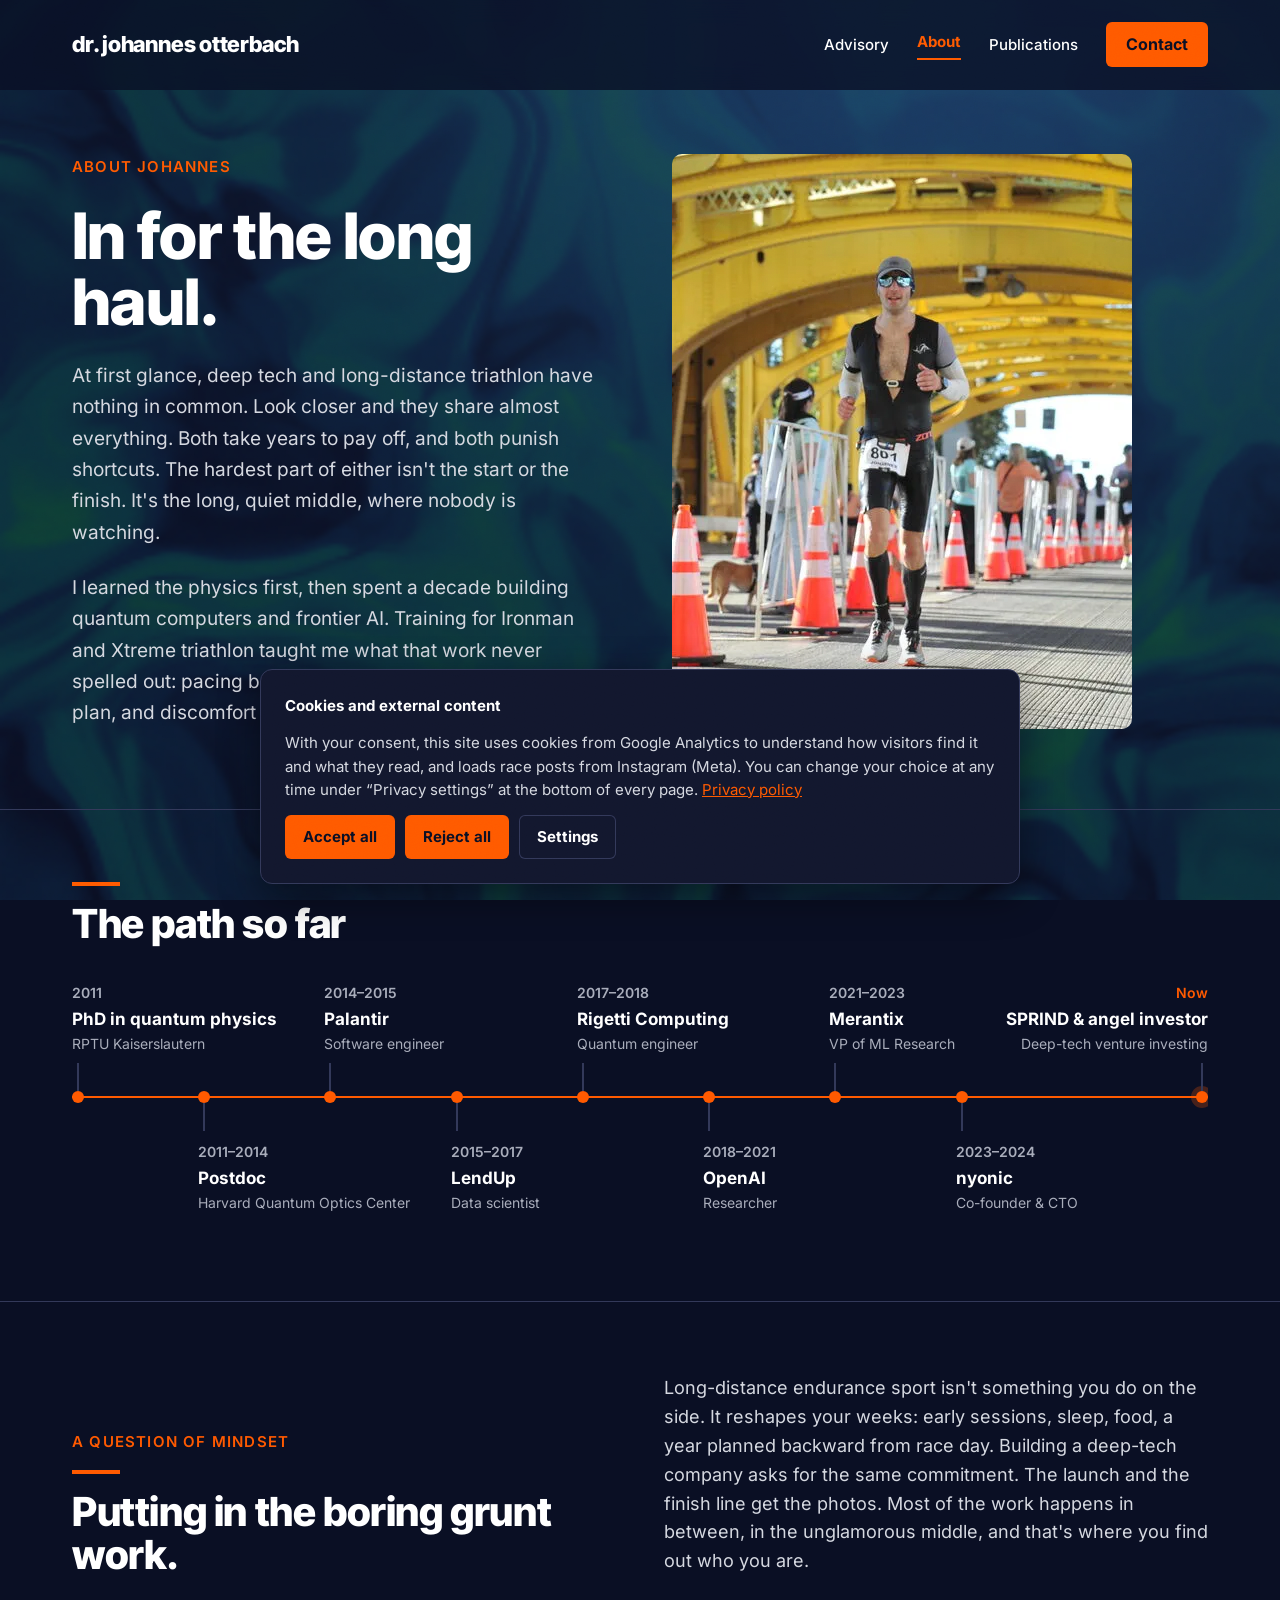
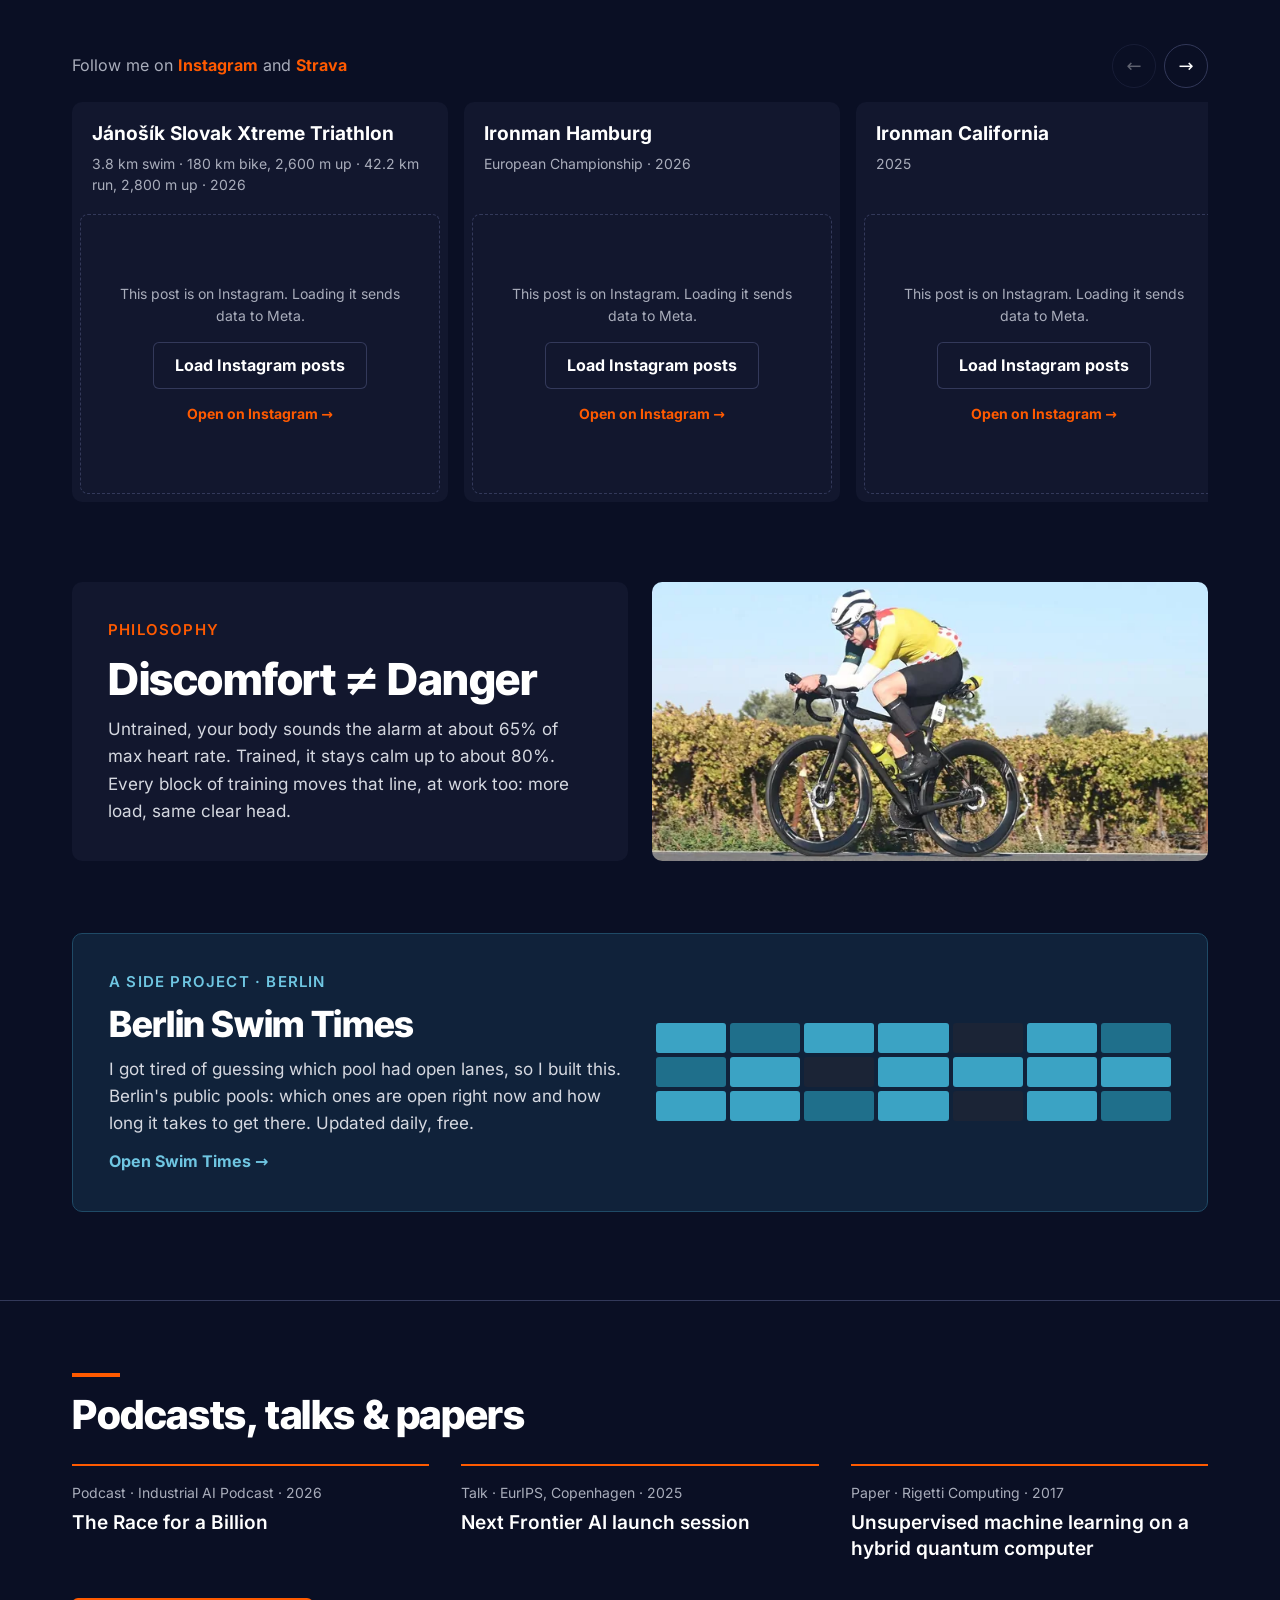
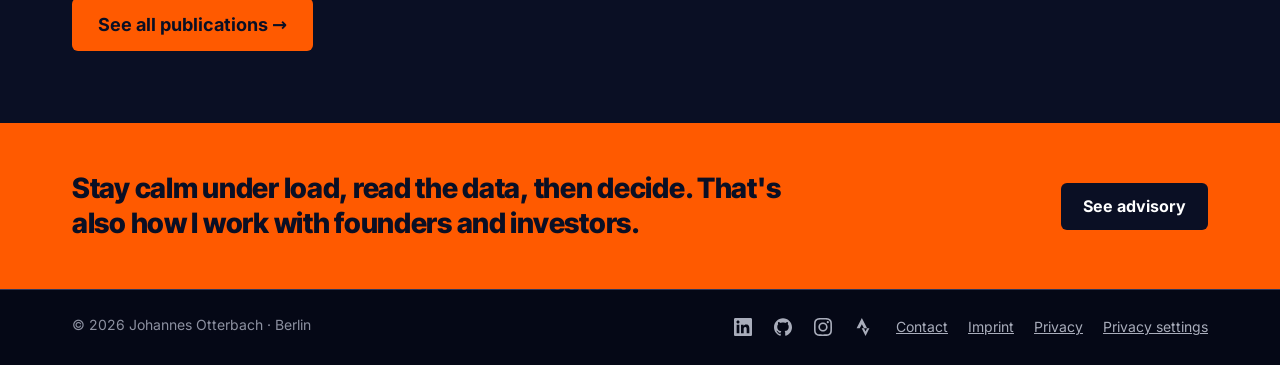
==== commit 06aec575: "Site 2026-11-03" ====
--- a/about/index.html
+++ b/about/index.html
@@ -1 +1 @@
-<!doctype html> <html lang="en"> <head> <meta charset="utf-8"> <meta name="viewport" content="width=device-width,initial-scale=1"> <title>About · Dr. Johannes Otterbach</title> <meta name="description" content="Physicist, engineer and investor in Berlin: PhD in quantum physics, Harvard postdoc, Palantir, Rigetti, OpenAI, Merantix, nyonic, SPRIND. Ironman and Xtreme triathlon finisher."> <meta name="author" content="Johannes Otterbach"> <meta name="robots" content="noindex, nofollow"> <meta name="theme-color" content="#0A0F24"> <meta property="og:type" content="profile"> <meta property="og:site_name" content="Johannes Otterbach"> <meta property="og:title" content="About · Dr. Johannes Otterbach"> <meta property="og:description" content="Physicist, engineer and investor in Berlin: PhD in quantum physics, Harvard postdoc, Palantir, Rigetti, OpenAI, Merantix, nyonic, SPRIND. Ironman and Xtreme triathlon finisher."> <meta property="og:url" content="https://preview-rwz36t5jhg.johannesotterbach.com/about/"> <meta property="og:image" content="https://preview-rwz36t5jhg.johannesotterbach.com/og-en.jpg"> <meta property="og:image:width" content="1200"> <meta property="og:image:height" content="630"> <meta property="og:locale" content="en_US"> <meta name="twitter:card" content="summary_large_image"> <link rel="icon" href="/favicon.ico" sizes="32x32"> <link rel="icon" href="/favicon.svg" type="image/svg+xml"> <link rel="apple-touch-icon" href="/apple-touch-icon.png"> <link rel="manifest" href="/site.webmanifest"> <link rel="preload" href="/fonts/inter-tight-latin-800-normal.woff2" as="font" type="font/woff2" crossorigin> <link rel="preload" href="/fonts/inter-latin-400-normal.woff2" as="font" type="font/woff2" crossorigin> <link rel="stylesheet" href="/style.css?v=fe2a886c69"> <script type="application/ld+json">{"@context":"https://schema.org","@graph":[{"@type":"Person","@id":"https://preview-rwz36t5jhg.johannesotterbach.com/#person","name":"Johannes Otterbach","honorificPrefix":"Dr.","url":"https://preview-rwz36t5jhg.johannesotterbach.com/","image":"https://preview-rwz36t5jhg.johannesotterbach.com/img/portrait-960.jpg","jobTitle":"Engineer and investor","description":"Physicist, engineer and investor in Berlin. PhD in quantum physics; built software, quantum and AI systems at Palantir, Rigetti Computing and OpenAI; led ML research at Merantix; co-founded nyonic as CTO. Technical due diligence, advisory and keynotes for AI and quantum.","knowsAbout":["Artificial intelligence","Machine learning","Quantum computing","Technical due diligence","Deep tech"],"alumniOf":[{"@type":"CollegeOrUniversity","name":"RPTU Kaiserslautern-Landau"},{"@type":"CollegeOrUniversity","name":"Harvard University"}],"address":{"@type":"PostalAddress","addressLocality":"Berlin","addressCountry":"DE"},"sameAs":["https://www.linkedin.com/in/jotterbach/","https://scholar.google.com/citations?user=yZS4ce8AAAAJ","https://orcid.org/0000-0002-7404-2321","https://github.com/jotterbach","https://www.instagram.com/__otterwise__/","https://www.strava.com/athletes/10854986"]},{"@type":"WebSite","@id":"https://preview-rwz36t5jhg.johannesotterbach.com/#website","url":"https://preview-rwz36t5jhg.johannesotterbach.com/","name":"Johannes Otterbach","inLanguage":["en"],"publisher":{"@id":"https://preview-rwz36t5jhg.johannesotterbach.com/#person"}},{"@type":"WebPage","url":"https://preview-rwz36t5jhg.johannesotterbach.com/about/","name":"About · Dr. Johannes Otterbach","description":"Physicist, engineer and investor in Berlin: PhD in quantum physics, Harvard postdoc, Palantir, Rigetti, OpenAI, Merantix, nyonic, SPRIND. Ironman and Xtreme triathlon finisher.","inLanguage":"en","isPartOf":{"@id":"https://preview-rwz36t5jhg.johannesotterbach.com/#website"},"about":{"@id":"https://preview-rwz36t5jhg.johannesotterbach.com/#person"}}]}</script> <script defer="defer" src="/site.js?v=1984920b0e"></script> </head> <body> <a class="skip" href="#main">Skip to content</a> <header class="site-header"> <div class="wrap"> <a class="wordmark" href="/">dr. johannes otterbach</a> <nav class="nav" aria-label="Main"> <a href="/advisory/">Advisory</a> <a href="/about/" aria-current="page">About</a> <a href="/publications/">Publications</a> <a class="btn" href="/imprint/#contact" data-u="sennahoj" data-d="moc.hcabrettosennahoj">Contact</a> </nav> <details class="menu"> <summary aria-label="Menu"><svg width="26" height="20" viewBox="0 0 26 20" aria-hidden="true"><rect y="1" width="26" height="3" rx="1.5" fill="#fff"/><rect y="8.5" width="26" height="3" rx="1.5" fill="#fff"/><rect y="16" width="26" height="3" rx="1.5" fill="#fff"/></svg></summary> <nav class="nav" aria-label="Menu"> <a href="/advisory/">Advisory</a> <a href="/about/" aria-current="page">About</a> <a href="/publications/">Publications</a> <a class="btn" href="/imprint/#contact" data-u="sennahoj" data-d="moc.hcabrettosennahoj">Contact</a> </nav> </details> </div> </header> <main id="main"> <section class="wrap about-hero"> <div class="col"> <p class="eyebrow">About Johannes</p> <h1>In for the long haul.</h1> <p>At first glance, deep tech and long-distance triathlon have nothing in common. Look closer and they share almost everything. Both take years to pay off, and both punish shortcuts. The hardest part of either isn't the start or the finish. It's the long, quiet middle, where nobody is watching.</p> <p>I learned the physics first, then spent a decade building quantum computers and frontier AI. Training for Ironman and Xtreme triathlon taught me what that work never spelled out: pacing beats intensity, recovery is part of the plan, and discomfort is information, not a stop sign.</p> </div> <figure> <picture> <source type="image/webp" srcset="/img/sacramento-460.webp 460w, /img/sacramento-880.webp 880w" sizes="(max-width: 760px) 100vw, 460px"> <img src="/img/sacramento-460.jpg" srcset="/img/sacramento-460.jpg 460w, /img/sacramento-880.jpg 880w" sizes="(max-width: 760px) 100vw, 460px" width="880" height="1100" alt="Johannes Otterbach running across the yellow Tower Bridge in Sacramento during Ironman California" fetchpriority="high" decoding="async"> </picture> </figure> </section> <section class="rule-top"> <div class="wrap block"> <h2 class="section-title">The path so far</h2> <div class="timeline-scroll" tabindex="0" aria-label="The path so far"> <ol class="timeline" style="--n:9"> <li class="tl-up"> <div class="tl-box" style="grid-column:1"><div class="tl-inner"><span class="tl-text"><span class="tl-year">2011</span><span class="tl-title">PhD in quantum physics</span><span class="tl-desc">RPTU Kaiserslautern</span></span><span class="tl-stem"></span></div></div> <div class="tl-dot" style="grid-column:1"><span></span></div> </li> <li class="tl-down"> <div class="tl-box" style="grid-column:2"><div class="tl-inner"><span class="tl-stem"></span><span class="tl-text"><span class="tl-year">2011–2014</span><span class="tl-title">Postdoc</span><span class="tl-desc">Harvard Quantum Optics Center</span></span></div></div> <div class="tl-dot" style="grid-column:2"><span></span></div> </li> <li class="tl-up"> <div class="tl-box" style="grid-column:3"><div class="tl-inner"><span class="tl-text"><span class="tl-year">2014–2015</span><span class="tl-title">Palantir</span><span class="tl-desc">Software engineer</span></span><span class="tl-stem"></span></div></div> <div class="tl-dot" style="grid-column:3"><span></span></div> </li> <li class="tl-down"> <div class="tl-box" style="grid-column:4"><div class="tl-inner"><span class="tl-stem"></span><span class="tl-text"><span class="tl-year">2015–2017</span><span class="tl-title">LendUp</span><span class="tl-desc">Data Scientist</span></span></div></div> <div class="tl-dot" style="grid-column:4"><span></span></div> </li> <li class="tl-up"> <div class="tl-box" style="grid-column:5"><div class="tl-inner"><span class="tl-text"><span class="tl-year">2017–2018</span><span class="tl-title">Rigetti Computing</span><span class="tl-desc">Quantum engineer</span></span><span class="tl-stem"></span></div></div> <div class="tl-dot" style="grid-column:5"><span></span></div> </li> <li class="tl-down"> <div class="tl-box" style="grid-column:6"><div class="tl-inner"><span class="tl-stem"></span><span class="tl-text"><span class="tl-year">2018–2021</span><span class="tl-title">OpenAI</span><span class="tl-desc">Researcher</span></span></div></div> <div class="tl-dot" style="grid-column:6"><span></span></div> </li> <li class="tl-up"> <div class="tl-box" style="grid-column:7"><div class="tl-inner"><span class="tl-text"><span class="tl-year">2021–2023</span><span class="tl-title">Merantix</span><span class="tl-desc">VP of ML Research</span></span><span class="tl-stem"></span></div></div> <div class="tl-dot" style="grid-column:7"><span></span></div> </li> <li class="tl-down"> <div class="tl-box" style="grid-column:8"><div class="tl-inner"><span class="tl-stem"></span><span class="tl-text"><span class="tl-year">2023–2024</span><span class="tl-title">nyonic</span><span class="tl-desc">Co-founder &amp; CTO</span></span></div></div> <div class="tl-dot" style="grid-column:8"><span></span></div> </li> <li class="tl-up tl-last"> <div class="tl-box" style="grid-column:9"><div class="tl-inner"><span class="tl-text"><span class="tl-year">Now</span><span class="tl-title">SPRIND &amp; NGS</span><span class="tl-desc">Venture &amp; angel investing</span></span><span class="tl-stem"></span></div></div> <div class="tl-dot" style="grid-column:9"><span></span></div> </li> </ol> </div> </div> </section> <section class="rule-top"> <div class="wrap block"> <div class="long-head"> <div><p class="eyebrow">A question of mindset</p><h2 class="section-title">Putting in the boring grunt work.</h2></div> <p>Long-distance endurance sport isn't something you do on the side. It reshapes your weeks: early sessions, sleep, food, a year planned backwards from race day. Building a deep-tech company asks for the same commitment. The launch and the finish line get the photos. Most of the work happens in between, in the unglamorous middle, and that's where you find out who you are.</p> </div> <div class="carousel"> <div class="carousel-head"> <p class="follow">Follow me on <a href="https://www.instagram.com/__otterwise__/" rel="me noopener">Instagram</a> and <a href="https://www.strava.com/athletes/10854986" rel="me noopener">Strava</a></p> <div class="carousel-nav" aria-hidden="true"><button type="button" data-scroll="-1" tabindex="-1">←</button><button type="button" data-scroll="1" tabindex="-1">→</button></div> </div> <ul class="race-cards" tabindex="0" aria-label="Races"> <li class="race-card"><div class="race-body"><span class="name">Jánošík Slovak Xtreme Triathlon</span><span class="detail">3.8 km swim · 180 km bike, 2,600 m up · 42.2 km run, 2,800 m up · 2026</span></div> <div class="ig-slot" data-ig="https://www.instagram.com/p/Ddw2kVbjSoY/"><p>This post is on Instagram. Loading it sends data to Meta.</p><button type="button" class="btn ghost" data-ig-load>Load Instagram posts</button><a href="https://www.instagram.com/p/Ddw2kVbjSoY/" rel="noopener">Open on Instagram →</a></div> </li> <li class="race-card"><div class="race-body"><span class="name">Ironman Hamburg</span><span class="detail">European Championship · 2026</span></div> <div class="ig-slot" data-ig="https://www.instagram.com/p/DZhpN5ZkfVi/"><p>This post is on Instagram. Loading it sends data to Meta.</p><button type="button" class="btn ghost" data-ig-load>Load Instagram posts</button><a href="https://www.instagram.com/p/DZhpN5ZkfVi/" rel="noopener">Open on Instagram →</a></div> </li> <li class="race-card"><div class="race-body"><span class="name">Ironman California</span><span class="detail">2025</span></div> <div class="ig-slot" data-ig="https://www.instagram.com/reel/DQRLTYklevM/"><p>This post is on Instagram. Loading it sends data to Meta.</p><button type="button" class="btn ghost" data-ig-load>Load Instagram posts</button><a href="https://www.instagram.com/reel/DQRLTYklevM/" rel="noopener">Open on Instagram →</a></div> </li> <li class="race-card"><div class="race-body"><span class="name">MIUT 40</span><span class="detail">Madeira Island Ultra Trail · +1,500 m / −2,200 m · 2026</span></div> <div class="ig-slot" data-ig="https://www.instagram.com/p/DX4z-1rjaJf/"><p>This post is on Instagram. Loading it sends data to Meta.</p><button type="button" class="btn ghost" data-ig-load>Load Instagram posts</button><a href="https://www.instagram.com/p/DX4z-1rjaJf/" rel="noopener">Open on Instagram →</a></div> </li> </ul> </div> <div class="long-grid"> <div class="dd-panel"><p class="eyebrow">Philosophy</p><p class="big">Discomfort ≠ Danger</p><p>Untrained, your body sounds the alarm at about 65% of max heart rate. Trained, it stays calm up to about 80%. Every block of training moves that line, at work too: more load, same clear head.</p></div> <picture> <source type="image/webp" srcset="/img/bike-800.webp 800w, /img/bike-1600.webp 1600w" sizes="(max-width: 760px) 100vw, 580px"> <img src="/img/bike-800.jpg" srcset="/img/bike-800.jpg 800w, /img/bike-1600.jpg 1600w" sizes="(max-width: 760px) 100vw, 580px" width="1600" height="700" alt="Johannes on the bike leg of a triathlon, riding past vineyards" loading="lazy" decoding="async"> </picture> </div> </div> </section> <div class="wrap"> <a class="swim" href="https://berlin-swim-times.johannesotterbach.com/en/"> <span class="swim-copy"> <span class="kicker">A side project · Berlin</span> <span class="big">Berlin Swim Times</span> <span class="swim-p">I got tired of guessing which pool had open lanes, so I built this. Berlin's public pools, which are open right now, and how long it takes to get there. Updated daily, free.</span> <span class="go">Open Swim Times →</span> </span> <span class="swim-grid" aria-hidden="true"><span></span><span class="m"></span><span></span><span></span><span class="c"></span><span></span><span class="m"></span><span class="m"></span><span></span><span class="c"></span><span></span><span></span><span></span><span></span><span></span><span></span><span class="m"></span><span></span><span class="c"></span><span></span><span class="m"></span></span> </a> </div> <section class="rule-top" id="media"> <div class="wrap block"> <h2 class="section-title">Podcasts, talks &amp; papers</h2> <div class="media-grid"> <a href="https://aipod.de/the-race-for-a-billion/" rel="noopener"><span class="meta">Podcast · Industrial AI Podcast · 2026</span><span class="title">The Race for a Billion</span></a> <a href="https://next-frontier.ai/" rel="noopener"><span class="meta">Talk · EurIPS, Copenhagen · 2025</span><span class="title">Next Frontier AI launch session</span></a> <a href="https://arxiv.org/abs/1712.05771" rel="noopener"><span class="meta">Paper · Rigetti Computing · 2017</span><span class="title">Unsupervised machine learning on a hybrid quantum computer</span></a> </div> <div class="media-more"> <a class="btn" href="/publications/">See all publications →</a> </div> </div> </section> <section class="bridge"> <div class="wrap"><p>Stay calm under load, read the data, then decide. That's also how I work with founders and investors.</p><a class="btn dark" href="/advisory/">See advisory</a></div> </section> </main> <footer class="site-footer"> <div class="wrap"> <span>© 2026 Johannes Otterbach · Berlin</span> <nav aria-label="Footer"> <span class="social"> <a class="icon-link" href="https://www.linkedin.com/in/jotterbach/" rel="me noopener" aria-label="LinkedIn" title="LinkedIn"><svg class="icon" viewBox="0 0 24 24" aria-hidden="true" focusable="false"><path d="M20.447 20.452h-3.554v-5.569c0-1.328-.027-3.037-1.852-3.037-1.853 0-2.136 1.445-2.136 2.939v5.667H9.351V9h3.414v1.561h.046c.477-.9 1.637-1.85 3.37-1.85 3.601 0 4.267 2.37 4.267 5.455v6.286zM5.337 7.433c-1.144 0-2.063-.926-2.063-2.065 0-1.138.92-2.063 2.063-2.063 1.14 0 2.064.925 2.064 2.063 0 1.139-.925 2.065-2.064 2.065zm1.782 13.019H3.555V9h3.564v11.452zM22.225 0H1.771C.792 0 0 .774 0 1.729v20.542C0 23.227.792 24 1.771 24h20.451C23.2 24 24 23.227 24 22.271V1.729C24 .774 23.2 0 22.222 0h.003z"/></svg></a> <a class="icon-link" href="https://github.com/jotterbach" rel="me noopener" aria-label="GitHub" title="GitHub"><svg class="icon" viewBox="0 0 24 24" aria-hidden="true" focusable="false"><path d="M12 .297c-6.63 0-12 5.373-12 12 0 5.303 3.438 9.8 8.205 11.385.6.113.82-.258.82-.577 0-.285-.01-1.04-.015-2.04-3.338.724-4.042-1.61-4.042-1.61C4.422 18.07 3.633 17.7 3.633 17.7c-1.087-.744.084-.729.084-.729 1.205.084 1.838 1.236 1.838 1.236 1.07 1.835 2.809 1.305 3.495.998.108-.776.417-1.305.76-1.605-2.665-.3-5.466-1.332-5.466-5.93 0-1.31.465-2.38 1.235-3.22-.135-.303-.54-1.523.105-3.176 0 0 1.005-.322 3.3 1.23.96-.267 1.98-.399 3-.405 1.02.006 2.04.138 3 .405 2.28-1.552 3.285-1.23 3.285-1.23.645 1.653.24 2.873.12 3.176.765.84 1.23 1.91 1.23 3.22 0 4.61-2.805 5.625-5.475 5.92.42.36.81 1.096.81 2.22 0 1.606-.015 2.896-.015 3.286 0 .315.21.69.825.57C20.565 22.092 24 17.592 24 12.297c0-6.627-5.373-12-12-12"/></svg></a> <a class="icon-link" href="https://www.instagram.com/__otterwise__/" rel="me noopener" aria-label="Instagram" title="Instagram"><svg class="icon" viewBox="0 0 24 24" aria-hidden="true" focusable="false"><path d="M7.0301.084c-1.2768.0602-2.1487.264-2.911.5634-.7888.3075-1.4575.72-2.1228 1.3877-.6652.6677-1.075 1.3368-1.3802 2.127-.2954.7638-.4956 1.6365-.552 2.914-.0564 1.2775-.0689 1.6882-.0626 4.947.0062 3.2586.0206 3.6671.0825 4.9473.061 1.2765.264 2.1482.5635 2.9107.308.7889.72 1.4573 1.388 2.1228.6679.6655 1.3365 1.0743 2.1285 1.38.7632.295 1.6361.4961 2.9134.552 1.2773.056 1.6884.069 4.9462.0627 3.2578-.0062 3.668-.0207 4.9478-.0814 1.28-.0607 2.147-.2652 2.9098-.5633.7889-.3086 1.4578-.72 2.1228-1.3881.665-.6682 1.0745-1.3378 1.3795-2.1284.2957-.7632.4966-1.636.552-2.9124.056-1.2809.0692-1.6898.063-4.948-.0063-3.2583-.021-3.6668-.0817-4.9465-.0607-1.2797-.264-2.1487-.5633-2.9117-.3084-.7889-.72-1.4568-1.3876-2.1228C21.2982 1.33 20.628.9208 19.8378.6165 19.074.321 18.2017.1197 16.9244.0645 15.6471.0093 15.236-.005 11.977.0014 8.718.0076 8.31.0215 7.0301.0839m.1402 21.6932c-1.17-.0509-1.8053-.2453-2.2287-.408-.5606-.216-.96-.4771-1.3819-.895-.422-.4178-.6811-.8186-.9-1.378-.1644-.4234-.3624-1.058-.4171-2.228-.0595-1.2645-.072-1.6442-.079-4.848-.007-3.2037.0053-3.583.0607-4.848.05-1.169.2456-1.805.408-2.2282.216-.5613.4762-.96.895-1.3816.4188-.4217.8184-.6814 1.3783-.9003.423-.1651 1.0575-.3614 2.227-.4171 1.2655-.06 1.6447-.072 4.848-.079 3.2033-.007 3.5835.005 4.8495.0608 1.169.0508 1.8053.2445 2.228.408.5608.216.96.4754 1.3816.895.4217.4194.6816.8176.9005 1.3787.1653.4217.3617 1.056.4169 2.2263.0602 1.2655.0739 1.645.0796 4.848.0058 3.203-.0055 3.5834-.061 4.848-.051 1.17-.245 1.8055-.408 2.2294-.216.5604-.4763.96-.8954 1.3814-.419.4215-.8181.6811-1.3783.9-.4224.1649-1.0577.3617-2.2262.4174-1.2656.0595-1.6448.072-4.8493.079-3.2045.007-3.5825-.006-4.848-.0608M16.953 5.5864A1.44 1.44 0 1 0 18.39 4.144a1.44 1.44 0 0 0-1.437 1.4424M5.8385 12.012c.0067 3.4032 2.7706 6.1557 6.173 6.1493 3.4026-.0065 6.157-2.7701 6.1506-6.1733-.0065-3.4032-2.771-6.1565-6.174-6.1498-3.403.0067-6.156 2.771-6.1496 6.1738M8 12.0077a4 4 0 1 1 4.008 3.9921A3.9996 3.9996 0 0 1 8 12.0077"/></svg></a> <a class="icon-link" href="https://www.strava.com/athletes/10854986" rel="me noopener" aria-label="Strava" title="Strava"><svg class="icon" viewBox="0 0 24 24" aria-hidden="true" focusable="false"><path d="M15.387 17.944l-2.089-4.116h-3.065L15.387 24l5.15-10.172h-3.066m-7.008-5.599l2.836 5.598h4.172L10.463 0l-7 13.828h4.169"/></svg></a> </span> <a href="/imprint/#contact" data-u="sennahoj" data-d="moc.hcabrettosennahoj">Contact</a> <a href="/imprint/">Imprint</a> <a href="/privacy/">Privacy</a> <a href="/privacy/" data-consent-open>Privacy settings</a> </nav> </div> </footer> <section id="consent" class="consent" role="dialog" aria-labelledby="consent-title" hidden> <div class="consent-box"> <p id="consent-title" class="consent-title">Cookies and external content</p> <p>With your consent this site uses cookies from Google Analytics to understand how visitors find it and what they read, and loads race posts from Instagram (Meta). You can change your choice at any time under “Privacy settings” at the bottom of every page. <a href="/privacy/">Privacy policy</a></p> <div class="consent-settings" hidden> <label class="consent-row"><input type="checkbox" checked="checked" disabled="disabled"><span><strong>Necessary</strong> Keeps the site running and remembers your choice. Always on.</span></label> <label class="consent-row"><input type="checkbox" name="stats"><span><strong>Statistics</strong> Google Analytics: which pages are read and where visitors come from.</span></label> <label class="consent-row"><input type="checkbox" name="media"><span><strong>External media</strong> Instagram (Meta): shows the race posts on the About page.</span></label> <button type="button" class="btn ghost" data-act="save">Save choice</button> </div> <div class="consent-actions"> <button type="button" class="btn" data-act="all">Accept all</button> <button type="button" class="btn" data-act="none">Reject all</button> <button type="button" class="btn ghost" data-act="settings">Settings</button> </div> </div> </section> </body> </html> +<!doctype html> <html lang="en"> <head> <meta charset="utf-8"> <meta http-equiv="Content-Security-Policy" content="default-src 'self'; script-src 'self' https://static.cloudflareinsights.com https://www.instagram.com; style-src 'self'; style-src-attr 'unsafe-inline'; img-src 'self' data:; connect-src 'self' https://cloudflareinsights.com; frame-src https://www.instagram.com; font-src 'self'; object-src 'none'; base-uri 'self'; form-action 'none'"> <meta name="viewport" content="width=device-width,initial-scale=1"> <title>About · Dr. Johannes Otterbach</title> <meta name="description" content="Physicist, engineer, and investor in Berlin: PhD in quantum physics, Harvard postdoc, Palantir, Rigetti, OpenAI, Merantix, nyonic, SPRIND. Ironman and Xtreme triathlon finisher."> <meta name="author" content="Johannes Otterbach"> <meta name="robots" content="noindex, nofollow"> <meta name="theme-color" content="#0A0F24"> <meta property="og:type" content="profile"> <meta property="og:site_name" content="Johannes Otterbach"> <meta property="og:title" content="About · Dr. Johannes Otterbach"> <meta property="og:description" content="Physicist, engineer, and investor in Berlin: PhD in quantum physics, Harvard postdoc, Palantir, Rigetti, OpenAI, Merantix, nyonic, SPRIND. Ironman and Xtreme triathlon finisher."> <meta property="og:url" content="https://preview-rwz36t5jhg.johannesotterbach.com/about/"> <meta property="og:image" content="https://preview-rwz36t5jhg.johannesotterbach.com/og-en.jpg"> <meta property="og:image:width" content="1200"> <meta property="og:image:height" content="630"> <meta property="og:locale" content="en_US"> <meta name="twitter:card" content="summary_large_image"> <link rel="icon" href="/favicon.ico" sizes="32x32"> <link rel="icon" href="/favicon.svg" type="image/svg+xml"> <link rel="apple-touch-icon" href="/apple-touch-icon.png"> <link rel="manifest" href="/site.webmanifest"> <link rel="preload" href="/fonts/inter-tight-latin-800-normal.woff2" as="font" type="font/woff2" crossorigin> <link rel="preload" href="/fonts/inter-latin-400-normal.woff2" as="font" type="font/woff2" crossorigin> <link rel="stylesheet" href="/style.css?v=95e95d86fc"> <script type="application/ld+json">{"@context":"https://schema.org","@graph":[{"@type":"Person","@id":"https://preview-rwz36t5jhg.johannesotterbach.com/#person","name":"Johannes Otterbach","honorificPrefix":"Dr.","url":"https://preview-rwz36t5jhg.johannesotterbach.com/","image":"https://preview-rwz36t5jhg.johannesotterbach.com/img/portrait-960.jpg","jobTitle":"Engineer and investor","description":"Physicist, engineer and investor in Berlin. PhD in quantum physics; built software, quantum and AI systems at Palantir, Rigetti Computing and OpenAI; led ML research at Merantix; co-founded nyonic as CTO. Technical due diligence, advisory and keynotes for AI and quantum.","knowsAbout":["Artificial intelligence","Machine learning","Quantum computing","Technical due diligence","Deep tech"],"alumniOf":[{"@type":"CollegeOrUniversity","name":"RPTU Kaiserslautern-Landau"},{"@type":"CollegeOrUniversity","name":"Harvard University"}],"address":{"@type":"PostalAddress","addressLocality":"Berlin","addressCountry":"DE"},"sameAs":["https://www.linkedin.com/in/jotterbach/","https://scholar.google.com/citations?user=yZS4ce8AAAAJ","https://orcid.org/0000-0002-7404-2321","https://github.com/jotterbach","https://www.instagram.com/__otterwise__/","https://www.strava.com/athletes/10854986"]},{"@type":"WebSite","@id":"https://preview-rwz36t5jhg.johannesotterbach.com/#website","url":"https://preview-rwz36t5jhg.johannesotterbach.com/","name":"Johannes Otterbach","inLanguage":["en"],"publisher":{"@id":"https://preview-rwz36t5jhg.johannesotterbach.com/#person"}},{"@type":"WebPage","url":"https://preview-rwz36t5jhg.johannesotterbach.com/about/","name":"About · Dr. Johannes Otterbach","description":"Physicist, engineer, and investor in Berlin: PhD in quantum physics, Harvard postdoc, Palantir, Rigetti, OpenAI, Merantix, nyonic, SPRIND. Ironman and Xtreme triathlon finisher.","inLanguage":"en","isPartOf":{"@id":"https://preview-rwz36t5jhg.johannesotterbach.com/#website"},"about":{"@id":"https://preview-rwz36t5jhg.johannesotterbach.com/#person"}}]}</script> <script defer="defer" src="/site.js?v=1984920b0e"></script> </head> <body> <a class="skip" href="#main">Skip to content</a> <header class="site-header"> <div class="wrap"> <a class="wordmark" href="/">dr. johannes otterbach</a> <nav class="nav" aria-label="Main"> <a href="/advisory/">Advisory</a> <a href="/about/" aria-current="page">About</a> <a href="/publications/">Publications</a> <a class="btn" href="/imprint/#contact" data-u="sennahoj" data-d="moc.hcabrettosennahoj">Contact</a> </nav> <details class="menu"> <summary aria-label="Menu"><svg width="26" height="20" viewBox="0 0 26 20" aria-hidden="true"><rect y="1" width="26" height="3" rx="1.5" fill="#fff"/><rect y="8.5" width="26" height="3" rx="1.5" fill="#fff"/><rect y="16" width="26" height="3" rx="1.5" fill="#fff"/></svg></summary> <nav class="nav" aria-label="Menu"> <a href="/advisory/">Advisory</a> <a href="/about/" aria-current="page">About</a> <a href="/publications/">Publications</a> <a class="btn" href="/imprint/#contact" data-u="sennahoj" data-d="moc.hcabrettosennahoj">Contact</a> </nav> </details> </div> </header> <main id="main"> <section class="wrap about-hero"> <div class="col"> <p class="eyebrow">About Johannes</p> <h1>In for the long haul.</h1> <p>At first glance, deep tech and long-distance triathlon have nothing in common. Look closer and they share almost everything. Both take years to pay off, and both punish shortcuts. The hardest part of either isn't the start or the finish. It's the long, quiet middle, where nobody is watching.</p> <p>I learned the physics first, then spent a decade building quantum computers and frontier AI. Training for Ironman and Xtreme triathlon taught me what that work never spelled out: pacing beats intensity, recovery is part of the plan, and discomfort is information, not a stop sign.</p> </div> <figure> <picture> <source type="image/webp" srcset="/img/sacramento-460.webp 460w, /img/sacramento-720.webp 720w, /img/sacramento-880.webp 880w" sizes="(max-width: 760px) calc(100vw - 32px), 460px"> <img src="/img/sacramento-460.jpg" srcset="/img/sacramento-460.jpg 460w, /img/sacramento-720.jpg 720w, /img/sacramento-880.jpg 880w" sizes="(max-width: 760px) calc(100vw - 32px), 460px" width="880" height="1100" alt="Johannes Otterbach running across the yellow Tower Bridge in Sacramento during Ironman California" fetchpriority="high" decoding="async"> </picture> </figure> </section> <section class="rule-top"> <div class="wrap block"> <h2 class="section-title">The path so far</h2> <div class="timeline-scroll" tabindex="0" aria-label="The path so far"> <ol class="timeline tl-n9"> <li class="tl-up"> <div class="tl-box"><div class="tl-inner"><span class="tl-text"><span class="tl-year">2011</span><span class="tl-title">PhD in quantum physics</span><span class="tl-desc">RPTU Kaiserslautern</span></span><span class="tl-stem"></span></div></div> <div class="tl-dot"><span></span></div> </li> <li class="tl-down"> <div class="tl-box"><div class="tl-inner"><span class="tl-stem"></span><span class="tl-text"><span class="tl-year">2011–2014</span><span class="tl-title">Postdoc</span><span class="tl-desc">Harvard Quantum Optics Center</span></span></div></div> <div class="tl-dot"><span></span></div> </li> <li class="tl-up"> <div class="tl-box"><div class="tl-inner"><span class="tl-text"><span class="tl-year">2014–2015</span><span class="tl-title">Palantir</span><span class="tl-desc">Software engineer</span></span><span class="tl-stem"></span></div></div> <div class="tl-dot"><span></span></div> </li> <li class="tl-down"> <div class="tl-box"><div class="tl-inner"><span class="tl-stem"></span><span class="tl-text"><span class="tl-year">2015–2017</span><span class="tl-title">LendUp</span><span class="tl-desc">Data scientist</span></span></div></div> <div class="tl-dot"><span></span></div> </li> <li class="tl-up"> <div class="tl-box"><div class="tl-inner"><span class="tl-text"><span class="tl-year">2017–2018</span><span class="tl-title">Rigetti Computing</span><span class="tl-desc">Quantum engineer</span></span><span class="tl-stem"></span></div></div> <div class="tl-dot"><span></span></div> </li> <li class="tl-down"> <div class="tl-box"><div class="tl-inner"><span class="tl-stem"></span><span class="tl-text"><span class="tl-year">2018–2021</span><span class="tl-title">OpenAI</span><span class="tl-desc">Researcher</span></span></div></div> <div class="tl-dot"><span></span></div> </li> <li class="tl-up"> <div class="tl-box"><div class="tl-inner"><span class="tl-text"><span class="tl-year">2021–2023</span><span class="tl-title">Merantix</span><span class="tl-desc">VP of ML Research</span></span><span class="tl-stem"></span></div></div> <div class="tl-dot"><span></span></div> </li> <li class="tl-down"> <div class="tl-box"><div class="tl-inner"><span class="tl-stem"></span><span class="tl-text"><span class="tl-year">2023–2024</span><span class="tl-title">nyonic</span><span class="tl-desc">Co-founder &amp; CTO</span></span></div></div> <div class="tl-dot"><span></span></div> </li> <li class="tl-up tl-last"> <div class="tl-box"><div class="tl-inner"><span class="tl-text"><span class="tl-year">Now</span><span class="tl-title">SPRIND &amp; angel investor</span><span class="tl-desc">Deep-tech venture investing</span></span><span class="tl-stem"></span></div></div> <div class="tl-dot"><span></span></div> </li> </ol> </div> </div> </section> <section class="rule-top"> <div class="wrap block"> <div class="long-head"> <div><p class="eyebrow">A question of mindset</p><h2 class="section-title">Putting in the boring grunt work.</h2></div> <p>Long-distance endurance sport isn't something you do on the side. It reshapes your weeks: early sessions, sleep, food, a year planned backward from race day. Building a deep-tech company asks for the same commitment. The launch and the finish line get the photos. Most of the work happens in between, in the unglamorous middle, and that's where you find out who you are.</p> </div> <div class="carousel"> <div class="carousel-head"> <p class="follow">Follow me on <a href="https://www.instagram.com/__otterwise__/" rel="me noopener">Instagram</a> and <a href="https://www.strava.com/athletes/10854986" rel="me noopener">Strava</a></p> <div class="carousel-nav" aria-hidden="true"><button type="button" data-scroll="-1" tabindex="-1">←</button><button type="button" data-scroll="1" tabindex="-1">→</button></div> </div> <ul class="race-cards" tabindex="0" aria-label="Races"> <li class="race-card"><div class="race-body"><span class="name">Jánošík Slovak Xtreme Triathlon</span><span class="detail">3.8 km swim · 180 km bike, 2,600 m up · 42.2 km run, 2,800 m up · 2026</span></div> <div class="ig-slot" data-ig="https://www.instagram.com/p/Ddw2kVbjSoY/"><p>This post is on Instagram. Loading it sends data to Meta.</p><button type="button" class="btn ghost" data-ig-load>Load Instagram posts</button><a href="https://www.instagram.com/p/Ddw2kVbjSoY/" rel="noopener">Open on Instagram →</a></div> </li> <li class="race-card"><div class="race-body"><span class="name">Ironman Hamburg</span><span class="detail">European Championship · 2026</span></div> <div class="ig-slot" data-ig="https://www.instagram.com/p/DZhpN5ZkfVi/"><p>This post is on Instagram. Loading it sends data to Meta.</p><button type="button" class="btn ghost" data-ig-load>Load Instagram posts</button><a href="https://www.instagram.com/p/DZhpN5ZkfVi/" rel="noopener">Open on Instagram →</a></div> </li> <li class="race-card"><div class="race-body"><span class="name">Ironman California</span><span class="detail">2025</span></div> <div class="ig-slot" data-ig="https://www.instagram.com/reel/DQRLTYklevM/"><p>This post is on Instagram. Loading it sends data to Meta.</p><button type="button" class="btn ghost" data-ig-load>Load Instagram posts</button><a href="https://www.instagram.com/reel/DQRLTYklevM/" rel="noopener">Open on Instagram →</a></div> </li> <li class="race-card"><div class="race-body"><span class="name">MIUT 40</span><span class="detail">Madeira Island Ultra Trail · +1,500 m / −2,200 m · 2026</span></div> <div class="ig-slot" data-ig="https://www.instagram.com/p/DX4z-1rjaJf/"><p>This post is on Instagram. Loading it sends data to Meta.</p><button type="button" class="btn ghost" data-ig-load>Load Instagram posts</button><a href="https://www.instagram.com/p/DX4z-1rjaJf/" rel="noopener">Open on Instagram →</a></div> </li> </ul> </div> <div class="long-grid"> <div class="dd-panel"><p class="eyebrow">Philosophy</p><p class="big">Discomfort ≠ Danger</p><p>Untrained, your body sounds the alarm at about 65% of max heart rate. Trained, it stays calm up to about 80%. Every block of training moves that line, at work too: more load, same clear head.</p></div> <picture> <source type="image/webp" srcset="/img/bike-800.webp 800w, /img/bike-1600.webp 1600w" sizes="(max-width: 760px) calc(100vw - 32px), 580px"> <img src="/img/bike-800.jpg" srcset="/img/bike-800.jpg 800w, /img/bike-1600.jpg 1600w" sizes="(max-width: 760px) calc(100vw - 32px), 580px" width="1600" height="700" alt="Johannes on the bike leg of a triathlon, riding past vineyards" loading="lazy" decoding="async"> </picture> </div> </div> </section> <div class="wrap"> <a class="swim" href="https://berlin-swim-times.johannesotterbach.com/en/"> <span class="swim-copy"> <span class="kicker">A side project · Berlin</span> <span class="big">Berlin Swim Times</span> <span class="swim-p">I got tired of guessing which pool had open lanes, so I built this. Berlin's public pools: which ones are open right now and how long it takes to get there. Updated daily, free.</span> <span class="go">Open Swim Times →</span> </span> <span class="swim-grid" aria-hidden="true"><span></span><span class="m"></span><span></span><span></span><span class="c"></span><span></span><span class="m"></span><span class="m"></span><span></span><span class="c"></span><span></span><span></span><span></span><span></span><span></span><span></span><span class="m"></span><span></span><span class="c"></span><span></span><span class="m"></span></span> </a> </div> <section class="rule-top" id="media"> <div class="wrap block"> <h2 class="section-title">Podcasts, talks &amp; papers</h2> <div class="media-grid"> <a href="https://aipod.de/the-race-for-a-billion/" rel="noopener"><span class="meta">Podcast · Industrial AI Podcast · 2026</span><span class="title">The Race for a Billion</span></a> <a href="https://next-frontier.ai/" rel="noopener"><span class="meta">Talk · EurIPS, Copenhagen · 2025</span><span class="title">Next Frontier AI launch session</span></a> <a href="https://arxiv.org/abs/1712.05771" rel="noopener"><span class="meta">Paper · Rigetti Computing · 2017</span><span class="title">Unsupervised machine learning on a hybrid quantum computer</span></a> </div> <div class="media-more"> <a class="btn" href="/publications/">See all publications →</a> </div> </div> </section> <section class="bridge"> <div class="wrap"><p>Stay calm under load, read the data, then decide. That's also how I work with founders and investors.</p><a class="btn dark" href="/advisory/">See advisory</a></div> </section> </main> <footer class="site-footer"> <div class="wrap"> <span>© 2026 Johannes Otterbach · Berlin</span> <nav aria-label="Footer"> <span class="social"> <a class="icon-link" href="https://www.linkedin.com/in/jotterbach/" rel="me noopener" aria-label="LinkedIn" title="LinkedIn"><svg class="icon" viewBox="0 0 24 24" aria-hidden="true" focusable="false"><path d="M20.447 20.452h-3.554v-5.569c0-1.328-.027-3.037-1.852-3.037-1.853 0-2.136 1.445-2.136 2.939v5.667H9.351V9h3.414v1.561h.046c.477-.9 1.637-1.85 3.37-1.85 3.601 0 4.267 2.37 4.267 5.455v6.286zM5.337 7.433c-1.144 0-2.063-.926-2.063-2.065 0-1.138.92-2.063 2.063-2.063 1.14 0 2.064.925 2.064 2.063 0 1.139-.925 2.065-2.064 2.065zm1.782 13.019H3.555V9h3.564v11.452zM22.225 0H1.771C.792 0 0 .774 0 1.729v20.542C0 23.227.792 24 1.771 24h20.451C23.2 24 24 23.227 24 22.271V1.729C24 .774 23.2 0 22.222 0h.003z"/></svg></a> <a class="icon-link" href="https://github.com/jotterbach" rel="me noopener" aria-label="GitHub" title="GitHub"><svg class="icon" viewBox="0 0 24 24" aria-hidden="true" focusable="false"><path d="M12 .297c-6.63 0-12 5.373-12 12 0 5.303 3.438 9.8 8.205 11.385.6.113.82-.258.82-.577 0-.285-.01-1.04-.015-2.04-3.338.724-4.042-1.61-4.042-1.61C4.422 18.07 3.633 17.7 3.633 17.7c-1.087-.744.084-.729.084-.729 1.205.084 1.838 1.236 1.838 1.236 1.07 1.835 2.809 1.305 3.495.998.108-.776.417-1.305.76-1.605-2.665-.3-5.466-1.332-5.466-5.93 0-1.31.465-2.38 1.235-3.22-.135-.303-.54-1.523.105-3.176 0 0 1.005-.322 3.3 1.23.96-.267 1.98-.399 3-.405 1.02.006 2.04.138 3 .405 2.28-1.552 3.285-1.23 3.285-1.23.645 1.653.24 2.873.12 3.176.765.84 1.23 1.91 1.23 3.22 0 4.61-2.805 5.625-5.475 5.92.42.36.81 1.096.81 2.22 0 1.606-.015 2.896-.015 3.286 0 .315.21.69.825.57C20.565 22.092 24 17.592 24 12.297c0-6.627-5.373-12-12-12"/></svg></a> <a class="icon-link" href="https://www.instagram.com/__otterwise__/" rel="me noopener" aria-label="Instagram" title="Instagram"><svg class="icon" viewBox="0 0 24 24" aria-hidden="true" focusable="false"><path d="M7.0301.084c-1.2768.0602-2.1487.264-2.911.5634-.7888.3075-1.4575.72-2.1228 1.3877-.6652.6677-1.075 1.3368-1.3802 2.127-.2954.7638-.4956 1.6365-.552 2.914-.0564 1.2775-.0689 1.6882-.0626 4.947.0062 3.2586.0206 3.6671.0825 4.9473.061 1.2765.264 2.1482.5635 2.9107.308.7889.72 1.4573 1.388 2.1228.6679.6655 1.3365 1.0743 2.1285 1.38.7632.295 1.6361.4961 2.9134.552 1.2773.056 1.6884.069 4.9462.0627 3.2578-.0062 3.668-.0207 4.9478-.0814 1.28-.0607 2.147-.2652 2.9098-.5633.7889-.3086 1.4578-.72 2.1228-1.3881.665-.6682 1.0745-1.3378 1.3795-2.1284.2957-.7632.4966-1.636.552-2.9124.056-1.2809.0692-1.6898.063-4.948-.0063-3.2583-.021-3.6668-.0817-4.9465-.0607-1.2797-.264-2.1487-.5633-2.9117-.3084-.7889-.72-1.4568-1.3876-2.1228C21.2982 1.33 20.628.9208 19.8378.6165 19.074.321 18.2017.1197 16.9244.0645 15.6471.0093 15.236-.005 11.977.0014 8.718.0076 8.31.0215 7.0301.0839m.1402 21.6932c-1.17-.0509-1.8053-.2453-2.2287-.408-.5606-.216-.96-.4771-1.3819-.895-.422-.4178-.6811-.8186-.9-1.378-.1644-.4234-.3624-1.058-.4171-2.228-.0595-1.2645-.072-1.6442-.079-4.848-.007-3.2037.0053-3.583.0607-4.848.05-1.169.2456-1.805.408-2.2282.216-.5613.4762-.96.895-1.3816.4188-.4217.8184-.6814 1.3783-.9003.423-.1651 1.0575-.3614 2.227-.4171 1.2655-.06 1.6447-.072 4.848-.079 3.2033-.007 3.5835.005 4.8495.0608 1.169.0508 1.8053.2445 2.228.408.5608.216.96.4754 1.3816.895.4217.4194.6816.8176.9005 1.3787.1653.4217.3617 1.056.4169 2.2263.0602 1.2655.0739 1.645.0796 4.848.0058 3.203-.0055 3.5834-.061 4.848-.051 1.17-.245 1.8055-.408 2.2294-.216.5604-.4763.96-.8954 1.3814-.419.4215-.8181.6811-1.3783.9-.4224.1649-1.0577.3617-2.2262.4174-1.2656.0595-1.6448.072-4.8493.079-3.2045.007-3.5825-.006-4.848-.0608M16.953 5.5864A1.44 1.44 0 1 0 18.39 4.144a1.44 1.44 0 0 0-1.437 1.4424M5.8385 12.012c.0067 3.4032 2.7706 6.1557 6.173 6.1493 3.4026-.0065 6.157-2.7701 6.1506-6.1733-.0065-3.4032-2.771-6.1565-6.174-6.1498-3.403.0067-6.156 2.771-6.1496 6.1738M8 12.0077a4 4 0 1 1 4.008 3.9921A3.9996 3.9996 0 0 1 8 12.0077"/></svg></a> <a class="icon-link" href="https://www.strava.com/athletes/10854986" rel="me noopener" aria-label="Strava" title="Strava"><svg class="icon" viewBox="0 0 24 24" aria-hidden="true" focusable="false"><path d="M15.387 17.944l-2.089-4.116h-3.065L15.387 24l5.15-10.172h-3.066m-7.008-5.599l2.836 5.598h4.172L10.463 0l-7 13.828h4.169"/></svg></a> </span> <a href="/imprint/#contact" data-u="sennahoj" data-d="moc.hcabrettosennahoj">Contact</a> <a href="/imprint/">Imprint</a> <a href="/privacy/">Privacy</a> <a href="/privacy/" data-consent-open>Privacy settings</a> </nav> </div> </footer> <section id="consent" class="consent" role="dialog" aria-labelledby="consent-title" hidden> <div class="consent-box"> <p id="consent-title" class="consent-title">Cookies and external content</p> <p>With your consent, this site uses cookies from Google Analytics to understand how visitors find it and what they read, and loads race posts from Instagram (Meta). You can change your choice at any time under “Privacy settings” at the bottom of every page. <a href="/privacy/">Privacy policy</a></p> <div class="consent-settings" hidden> <label class="consent-row"><input type="checkbox" checked="checked" disabled="disabled"><span><strong>Necessary</strong> Keeps the site running and remembers your choice. Always on.</span></label> <label class="consent-row"><input type="checkbox" name="stats"><span><strong>Statistics</strong> Google Analytics: which pages are read and where visitors come from.</span></label> <label class="consent-row"><input type="checkbox" name="media"><span><strong>External media</strong> Instagram (Meta): shows the race posts on the About page.</span></label> <button type="button" class="btn ghost" data-act="save">Save choice</button> </div> <div class="consent-actions"> <button type="button" class="btn" data-act="all">Accept all</button> <button type="button" class="btn" data-act="none">Reject all</button> <button type="button" class="btn ghost" data-act="settings">Settings</button> </div> </div> </section> </body> </html> 
--- a/style.css
+++ b/style.css
@@ -1 +1 @@
-@font-face{font-family:Inter;font-style:normal;font-weight:400;font-display:swap;src:url("/fonts/inter-latin-400-normal.woff2") format("woff2");unicode-range:U+0000-00FF,U+0131,U+0152-0153,U+02BB-02BC,U+02C6,U+02DA,U+02DC,U+2000-206F,U+2074,U+20AC,U+2122,U+2191,U+2193,U+2212,U+2215,U+2260,U+FEFF,U+FFFD}@font-face{font-family:Inter;font-style:normal;font-weight:500;font-display:swap;src:url("/fonts/inter-latin-500-normal.woff2") format("woff2");unicode-range:U+0000-00FF,U+0131,U+0152-0153,U+02BB-02BC,U+02C6,U+02DA,U+02DC,U+2000-206F,U+2074,U+20AC,U+2122,U+2191,U+2193,U+2212,U+2215,U+2260,U+FEFF,U+FFFD}@font-face{font-family:Inter;font-style:normal;font-weight:600;font-display:swap;src:url("/fonts/inter-latin-600-normal.woff2") format("woff2");unicode-range:U+0000-00FF,U+0131,U+0152-0153,U+02BB-02BC,U+02C6,U+02DA,U+02DC,U+2000-206F,U+2074,U+20AC,U+2122,U+2191,U+2193,U+2212,U+2215,U+2260,U+FEFF,U+FFFD}@font-face{font-family:Inter;font-style:normal;font-weight:700;font-display:swap;src:url("/fonts/inter-latin-700-normal.woff2") format("woff2");unicode-range:U+0000-00FF,U+0131,U+0152-0153,U+02BB-02BC,U+02C6,U+02DA,U+02DC,U+2000-206F,U+2074,U+20AC,U+2122,U+2191,U+2193,U+2212,U+2215,U+2260,U+FEFF,U+FFFD}@font-face{font-family:Inter;font-style:normal;font-weight:400;font-display:swap;src:url("/fonts/inter-latin-ext-400-normal.woff2") format("woff2");unicode-range:U+0100-02AF,U+0304,U+0308,U+0329,U+1E00-1E9F,U+1EF2-1EFF,U+2020,U+20A0-20AB,U+20AD-20C0,U+2113,U+2C60-2C7F,U+A720-A7FF}@font-face{font-family:Inter;font-style:normal;font-weight:500;font-display:swap;src:url("/fonts/inter-latin-ext-500-normal.woff2") format("woff2");unicode-range:U+0100-02AF,U+0304,U+0308,U+0329,U+1E00-1E9F,U+1EF2-1EFF,U+2020,U+20A0-20AB,U+20AD-20C0,U+2113,U+2C60-2C7F,U+A720-A7FF}@font-face{font-family:Inter;font-style:normal;font-weight:600;font-display:swap;src:url("/fonts/inter-latin-ext-600-normal.woff2") format("woff2");unicode-range:U+0100-02AF,U+0304,U+0308,U+0329,U+1E00-1E9F,U+1EF2-1EFF,U+2020,U+20A0-20AB,U+20AD-20C0,U+2113,U+2C60-2C7F,U+A720-A7FF}@font-face{font-family:Inter;font-style:normal;font-weight:700;font-display:swap;src:url("/fonts/inter-latin-ext-700-normal.woff2") format("woff2");unicode-range:U+0100-02AF,U+0304,U+0308,U+0329,U+1E00-1E9F,U+1EF2-1EFF,U+2020,U+20A0-20AB,U+20AD-20C0,U+2113,U+2C60-2C7F,U+A720-A7FF}@font-face{font-family:"Inter Tight";font-style:normal;font-weight:700;font-display:swap;src:url("/fonts/inter-tight-latin-700-normal.woff2") format("woff2");unicode-range:U+0000-00FF,U+0131,U+0152-0153,U+02BB-02BC,U+02C6,U+02DA,U+02DC,U+2000-206F,U+2074,U+20AC,U+2122,U+2191,U+2193,U+2212,U+2215,U+2260,U+FEFF,U+FFFD}@font-face{font-family:"Inter Tight";font-style:normal;font-weight:800;font-display:swap;src:url("/fonts/inter-tight-latin-800-normal.woff2") format("woff2");unicode-range:U+0000-00FF,U+0131,U+0152-0153,U+02BB-02BC,U+02C6,U+02DA,U+02DC,U+2000-206F,U+2074,U+20AC,U+2122,U+2191,U+2193,U+2212,U+2215,U+2260,U+FEFF,U+FFFD}@font-face{font-family:"Inter Tight";font-style:normal;font-weight:700;font-display:swap;src:url("/fonts/inter-tight-latin-ext-700-normal.woff2") format("woff2");unicode-range:U+0100-02AF,U+0304,U+0308,U+0329,U+1E00-1E9F,U+1EF2-1EFF,U+2020,U+20A0-20AB,U+20AD-20C0,U+2113,U+2C60-2C7F,U+A720-A7FF}@font-face{font-family:"Inter Tight";font-style:normal;font-weight:800;font-display:swap;src:url("/fonts/inter-tight-latin-ext-800-normal.woff2") format("woff2");unicode-range:U+0100-02AF,U+0304,U+0308,U+0329,U+1E00-1E9F,U+1EF2-1EFF,U+2020,U+20A0-20AB,U+20AD-20C0,U+2113,U+2C60-2C7F,U+A720-A7FF}:root{--navy:#0A0F24;--panel:#12172E;--deep:#050816;--orange:#FF5A00;--orange-hover:#FF8A4C;--text:#FFFFFF;--body:#D5D8E0;--muted:#A9ADBB;--faint:#8C90A0;--border:#33395A;--swim-bg:#10223A;--swim-border:#1F4A66;--swim-accent:#6FC6E2;--max:1200px;--gutter:32px;--display:"Inter Tight","Inter",system-ui,-apple-system,"Segoe UI",sans-serif;color-scheme:dark}*,::after,::before{box-sizing:border-box}html{-webkit-text-size-adjust:100%}body{margin:0;background:var(--navy);color:var(--text);font-family:Inter,system-ui,-apple-system,"Segoe UI",sans-serif;font-size:17px;line-height:1.6;min-height:100vh;display:flex;flex-direction:column;background:radial-gradient(ellipse 70% 520px at 72% 0,rgba(38,84,170,.3),transparent 72%),radial-gradient(ellipse 60% 55% at 8% 35%,rgba(22,96,74,.55),transparent 70%),radial-gradient(ellipse 55% 50% at 95% 75%,rgba(18,84,70,.5),transparent 70%),var(--navy);background-attachment:fixed}main{flex:1 0 auto}img{max-width:100%;height:auto;display:block}a{color:var(--orange)}a:hover{color:var(--orange-hover)}a:focus-visible,button:focus-visible,summary:focus-visible{outline:2px solid var(--orange-hover);outline-offset:3px}h1,h2,h3{font-family:var(--display);font-weight:800;letter-spacing:-.01em;margin:0;line-height:1.08}.big,.bridge p,.wordmark{font-family:var(--display);letter-spacing:-.01em}p{margin:0}.wrap{width:100%;max-width:var(--max);margin:0 auto;padding-left:var(--gutter);padding-right:var(--gutter)}.skip{position:absolute;left:-9999px;top:0;background:var(--orange);color:var(--navy);padding:10px 14px;z-index:10;font-weight:700}.skip:focus{left:16px;top:16px}.eyebrow{font-size:15px;font-weight:600;letter-spacing:.08em;text-transform:uppercase;color:var(--orange)}.section-title::before{content:"";display:block;width:48px;height:4px;background:var(--orange);margin-bottom:16px}.section-title{font-size:40px}.lead{font-size:20px;color:var(--body);max-width:640px}.btn{display:inline-block;text-decoration:none;font-weight:700;font-size:16px;line-height:1.2;padding:14px 22px;border-radius:6px;background:var(--orange);color:var(--navy)}.btn:hover{background:var(--orange-hover);color:var(--navy)}.btn.dark{background:var(--navy);color:var(--text)}.btn.dark:hover{background:var(--deep);color:var(--text)}button.btn{border:0;cursor:pointer;font-family:inherit}.btn.ghost{background:0 0;color:var(--text);box-shadow:inset 0 0 0 1px var(--border)}.btn.ghost:hover{background:var(--panel);color:var(--text)}.site-header{position:sticky;top:0;z-index:20;background:rgba(10,15,36,.78);-webkit-backdrop-filter:blur(12px);backdrop-filter:blur(12px);border-bottom:1px solid transparent;transition:border-color .2s,background-color .2s}.site-header.scrolled{border-bottom-color:var(--border);background:rgba(10,15,36,.9)}[id]{scroll-margin-top:96px}.site-header .wrap{display:flex;align-items:center;justify-content:space-between;gap:16px;padding-top:22px;padding-bottom:22px}.wordmark{font-weight:800;font-size:22px;letter-spacing:-.01em;color:var(--text);text-decoration:none;white-space:nowrap}.wordmark:hover{color:var(--text)}.nav{display:flex;align-items:center;gap:28px;font-size:15px;font-weight:500}.nav a{color:var(--text);text-decoration:none}.nav a:hover{color:var(--orange-hover)}.nav a[aria-current=page]{color:var(--orange);font-weight:700;border-bottom:2px solid var(--orange);padding-bottom:4px}.nav .lang{font-size:14px;color:var(--muted);white-space:nowrap}.nav .lang a{color:var(--muted);text-decoration:underline}.nav .lang strong{color:var(--text)}.nav .btn{color:var(--navy);padding:12px 20px}.menu{display:none}.menu summary{list-style:none;cursor:pointer;width:44px;height:44px;display:flex;align-items:center;justify-content:center}.menu summary::-webkit-details-marker{display:none}@media (max-width:760px){:root{--gutter:16px}.wordmark{font-size:19px}.site-header .wrap{padding-top:6px;padding-bottom:6px}[id]{scroll-margin-top:72px}}@media (max-width:900px){.site-header .nav{display:none}.menu{display:block;position:relative}.menu[open] .nav{display:flex;flex-direction:column;align-items:stretch;gap:4px;position:absolute;right:0;top:52px;z-index:5;min-width:220px;background:var(--panel);border:1px solid var(--border);border-radius:10px;padding:12px}.menu[open] .nav .lang,.menu[open] .nav>a{padding:10px 12px}.menu[open] .nav a[aria-current=page]{border-bottom:0}.menu[open] .nav .btn{text-align:center;margin-top:6px}}.site-footer{border-top:1px solid var(--border);background:var(--deep);margin-top:auto}.site-footer .wrap{display:flex;flex-wrap:wrap;justify-content:space-between;gap:16px;padding-top:24px;padding-bottom:24px;font-size:14px;color:var(--faint)}.site-footer nav{display:flex;flex-wrap:wrap;gap:20px;align-items:center}.site-footer a{color:var(--muted)}.site-footer .social{display:inline-flex;gap:14px;align-items:center}.icon{width:1em;height:1em;fill:currentColor;flex:none}.icon-link{display:inline-flex;padding:2px}.icon-link .icon{width:18px;height:18px}.site-footer a:hover{color:var(--orange-hover)}.hero{display:grid;grid-template-columns:repeat(auto-fit,minmax(340px,1fr));gap:56px;align-items:center;padding-top:56px;padding-bottom:48px}.hero-text{display:flex;flex-direction:column;gap:24px}.hero h1{font-size:clamp(44px, 6.4vw, 76px);line-height:1.02}.hero .lead{max-width:560px}.hero-img{width:100%;max-width:480px;aspect-ratio:1/1;object-fit:cover;border-radius:10px;justify-self:end}.cards{display:flex;flex-wrap:wrap;gap:24px;padding-bottom:72px}.card-link{text-decoration:none;border-radius:10px;padding:40px;display:flex;flex-direction:column;gap:18px;min-width:0}.card-advisory{flex:2 1 560px;background:var(--orange);color:var(--navy)}.card-advisory:hover{color:var(--navy);background:#ff6a1a}.card-advisory .kicker{font-size:15px;font-weight:600;letter-spacing:.08em;text-transform:uppercase}.card-advisory .big{font-weight:800;font-size:clamp(28px, 3.2vw, 40px);line-height:1.05;letter-spacing:-.01em}.card-advisory .foot{margin-top:auto;display:flex;flex-wrap:wrap;align-items:center;justify-content:space-between;gap:14px;padding-top:8px;font-size:17px;font-weight:600}.card-advisory .foot .btn{background:var(--navy);color:var(--text)}.card-about{flex:1 1 300px;background:var(--panel);color:var(--text)}.card-about:hover{color:var(--text);background:#171d38}.card-about .kicker{font-size:15px;font-weight:600;letter-spacing:.08em;text-transform:uppercase;color:var(--orange)}.card-about .big{font-weight:800;font-size:28px;line-height:1.12}.card-about .more{margin-top:auto;font-weight:700;font-size:16px;color:var(--orange)}@media (max-width:760px){.hero{padding-top:16px;gap:24px}.hero-img{order:-1;max-width:none;aspect-ratio:4/3;object-position:40% 30%;justify-self:stretch}.hero picture{order:-1}.hero .lead{font-size:17px}.card-link{padding:26px 22px}.card-advisory .foot .btn{width:100%;text-align:center}}.page-hero{padding-top:72px;padding-bottom:64px;display:flex;flex-direction:column;gap:24px}.page-hero h1{font-size:clamp(40px, 5.4vw, 64px);max-width:940px;line-height:1.04}.offers{display:grid;grid-template-columns:repeat(auto-fit,minmax(300px,1fr));gap:24px;padding-bottom:80px}.offer{background:var(--panel);border-radius:10px;overflow:hidden;display:flex;flex-direction:column}.offer figure{margin:0}.offer img{width:100%;aspect-ratio:16/10;object-fit:cover}.offer figcaption{padding:8px 32px 0;min-height:62px;font-size:12px;line-height:1.5;color:var(--muted)}.offer .body{padding:14px 32px 32px;display:flex;flex-direction:column;gap:14px}.offer .for{font-size:14px;font-weight:600;color:var(--orange)}.offer h2{font-size:28px;line-height:1.15}.offer p{font-size:16px;color:var(--body)}.split{border-top:1px solid var(--border)}.split .wrap{display:grid;grid-template-columns:repeat(auto-fit,minmax(340px,1fr));gap:48px;align-items:start;padding-top:64px;padding-bottom:64px}.split .col{display:flex;flex-direction:column;gap:16px}.split h2{font-size:40px}.media-list{display:flex;flex-direction:column;gap:14px}.media-item{text-decoration:none;color:var(--text);border-top:1px solid var(--border);padding-top:14px;display:flex;flex-direction:column;gap:4px}.media-item:hover{color:var(--orange-hover)}.media-item .meta{font-size:13px;color:var(--muted)}.media-item .title{font-size:17px;font-weight:600}.media-note{font-size:15px;color:var(--muted)}.band{background:var(--panel)}.band .wrap{padding-top:40px;padding-bottom:40px}.band p{font-size:17px;color:var(--body);max-width:760px}.band a{white-space:nowrap}.about-hero{display:grid;grid-template-columns:repeat(auto-fit,minmax(340px,1fr));gap:64px;align-items:center;padding-top:64px;padding-bottom:80px}.about-hero h1{font-size:clamp(44px, 5.4vw, 64px);line-height:1.04}.about-hero .col{display:flex;flex-direction:column;gap:24px}.about-hero p:not(.eyebrow){font-size:19px;line-height:1.65;color:var(--body)}.about-hero figure{margin:0;display:flex;flex-direction:column;gap:10px}.about-hero figure img{width:100%;max-width:460px;aspect-ratio:4/5;object-fit:cover;border-radius:10px}.about-hero figcaption{font-size:14px;color:var(--muted)}.rule-top{border-top:1px solid var(--border)}.block{padding-top:72px;padding-bottom:72px;display:flex;flex-direction:column;gap:28px}.timeline-scroll{overflow-x:auto;padding-bottom:8px}.timeline{list-style:none;margin:0;padding:0;min-width:1080px;display:grid;grid-template-columns:repeat(var(--n),minmax(0,1fr));grid-template-rows:auto 12px auto}.timeline::before{content:"";grid-column:1/-1;grid-row:2;align-self:center;height:2px;background:var(--orange)}.timeline li{display:contents}.tl-dot{grid-row:2;display:flex;align-items:center}.tl-dot span{width:12px;height:12px;border-radius:50%;background:var(--orange)}.tl-box{position:relative;min-height:118px}.tl-inner{position:absolute;left:0;width:230px;display:flex;flex-direction:column;gap:10px}.tl-up .tl-box{grid-row:1}.tl-up .tl-inner{bottom:0}.tl-down .tl-box{grid-row:3}.tl-down .tl-inner{top:0}.tl-stem{width:2px;height:28px;background:var(--border);margin-left:5px}.tl-text{display:flex;flex-direction:column;gap:4px}.tl-year{font-size:14px;font-weight:600;color:var(--muted)}.tl-title{font-weight:700;font-size:17px;line-height:1.25}.tl-desc{font-size:14px;line-height:1.4;color:var(--muted)}.tl-last .tl-dot{justify-content:flex-end}.tl-last .tl-inner{left:auto;right:0;align-items:flex-end;text-align:right}.tl-last .tl-stem{margin-left:0;margin-right:5px}.tl-last .tl-year{color:var(--orange)}.tl-last .tl-dot span{box-shadow:0 0 0 5px rgba(255,90,0,.25)}.long-head{display:grid;grid-template-columns:repeat(auto-fit,minmax(340px,1fr));gap:48px;align-items:end}.long-head h2{font-size:40px}.long-head>p{font-size:18px;color:var(--body)}.long-grid{display:grid;grid-template-columns:repeat(auto-fit,minmax(340px,1fr));gap:24px}.carousel{position:relative;margin-top:40px}.carousel-head{display:flex;flex-wrap:wrap;align-items:center;justify-content:space-between;gap:12px 24px;margin-bottom:14px}.carousel-head .follow{margin:0;font-size:16px;color:var(--muted)}.carousel-head .follow a{font-weight:700;text-decoration:none}.carousel-nav{display:flex;gap:8px}.carousel-nav button{width:44px;height:44px;border-radius:50%;border:1px solid var(--border);background:0 0;color:var(--text);font:inherit;font-size:18px;cursor:pointer}.carousel-nav button:hover:not(:disabled){background:var(--panel);border-color:var(--orange)}.carousel-nav button:disabled{opacity:.35;cursor:default}.race-cards{list-style:none;margin:0 0 40px;padding:0 0 12px;display:flex;gap:16px;align-items:flex-start;overflow-x:auto;scroll-snap-type:x mandatory;scroll-behavior:smooth;scrollbar-width:thin;scrollbar-color:var(--border) transparent}.race-cards:focus-visible{outline:2px solid var(--orange);outline-offset:4px}.race-card{flex:0 0 376px;scroll-snap-align:start;display:flex;flex-direction:column;background:var(--panel);border-radius:10px;overflow:hidden}.race-body{display:flex;flex-direction:column;gap:6px;padding:20px 20px 14px;min-height:112px;box-sizing:border-box}.race-card .name{font-weight:700;font-size:19px;line-height:1.3}.race-card .detail{font-size:14px;line-height:1.5;color:var(--muted)}.ig-slot{flex:1;margin:0 8px 8px;min-height:280px;border:1px dashed var(--border);border-radius:8px;padding:24px;display:flex;flex-direction:column;align-items:center;justify-content:center;gap:14px;text-align:center}.ig-slot p{margin:0;max-width:320px;font-size:14px;color:var(--muted)}.ig-slot a{font-size:14px;font-weight:700;text-decoration:none}.ig-slot.ig-live{border:0;padding:0 0 8px;min-height:0;display:flex;justify-content:center}.ig-slot .instagram-media,.ig-slot iframe{margin:0 auto!important;min-width:326px!important;max-width:360px!important;width:100%!important;border-radius:8px!important}@media (max-width:420px){.race-card{flex-basis:84vw}.carousel-nav{display:none}}.long-grid picture{display:block}.dd-panel{background:var(--panel);border-radius:10px;padding:36px;display:flex;flex-direction:column;gap:14px}.dd-panel .big{font-weight:800;font-size:44px;line-height:1.05;color:var(--text)}.dd-panel p:not(.eyebrow):not(.big){font-size:17px;color:var(--body)}.dd-panel .eyebrow{margin:0}.long-grid img{width:100%;height:100%;min-height:240px;object-fit:cover;border-radius:10px}.swim{display:grid;grid-template-columns:repeat(auto-fit,minmax(300px,1fr));gap:32px;align-items:center;text-decoration:none;color:var(--text);background:var(--swim-bg);border:1px solid var(--swim-border);border-radius:10px;padding:36px;margin-bottom:88px}.swim:hover{color:var(--text);border-color:var(--swim-accent)}.swim .kicker{font-size:15px;font-weight:600;letter-spacing:.08em;text-transform:uppercase;color:var(--swim-accent)}.swim .big{font-weight:800;font-size:36px;line-height:1.05}.swim .swim-p{font-size:17px;color:var(--body)}.swim .go{font-weight:700;font-size:16px;color:var(--swim-accent)}.swim-grid{display:grid;grid-template-columns:repeat(7,minmax(0,1fr));gap:4px}.swim-grid span{height:30px;border-radius:3px;background:#3ba3c4}.swim-grid .m{background:#1f6f8b}.swim-grid .c{background:#1b2436}.swim-copy{display:flex;flex-direction:column;gap:12px}.media-more{display:flex;flex-wrap:wrap;align-items:center;gap:16px 24px;padding-top:8px}.media-more .btn{font-size:18px;padding:16px 26px}.media-grid{grid-template-columns:minmax(0,1fr);gap:24px;display:grid;grid-template-columns:repeat(auto-fit,minmax(260px,1fr));gap:24px 32px}.media-grid>*{text-decoration:none;color:var(--text);display:flex;flex-direction:column;gap:6px;border-top:2px solid var(--orange);padding-top:16px}.media-grid a:hover{color:var(--orange-hover)}.media-grid .meta{font-size:14px;color:var(--muted)}.media-grid .title{font-size:19px;font-weight:600;line-height:1.35}.bridge{background:var(--orange);color:var(--navy)}.bridge .wrap{display:flex;flex-wrap:wrap;align-items:center;justify-content:space-between;gap:24px;padding-top:48px;padding-bottom:48px}.bridge p{font-weight:800;font-size:28px;line-height:1.25;max-width:760px}@media (max-width:760px){.about-hero,.page-hero{padding-top:32px;padding-bottom:48px}.block{padding-top:48px;padding-bottom:48px}.dd-panel .big{font-size:34px}.swim{padding:24px}.bridge p{font-size:22px}.offer .body{padding:14px 22px 24px}.offer figcaption{padding:8px 22px 0;min-height:0}.offer figcaption:empty{display:none}.long-head h2,.section-title,.split h2{font-size:34px}.timeline-scroll{overflow:visible}.timeline{display:flex;flex-direction:column;gap:22px;min-width:0;border-left:2px solid var(--orange);margin-left:5px;padding-left:22px}.timeline::before,.tl-stem{display:none}.timeline li{display:block;position:relative}.tl-box{min-height:0}.tl-inner,.tl-last .tl-inner{position:static;width:auto;align-items:flex-start;text-align:left}.tl-dot{position:absolute;left:-30px;top:5px}}.pub-profiles{font-size:15px;color:var(--muted);margin:-4px 0 18px}.pub-profiles a{color:var(--text);display:inline-flex;align-items:center;gap:6px;margin-left:10px}.pub-profiles .icon{width:16px;height:16px}.pub-profiles a:hover{color:var(--orange-hover)}.pub-jump{display:flex;flex-wrap:wrap;gap:10px}.pub-jump a{font-size:14px;font-weight:600;color:var(--text);text-decoration:none;border:1px solid var(--border);border-radius:999px;padding:8px 14px}.pub-jump a:hover{border-color:var(--orange);color:var(--orange-hover)}.pub-count{font-size:.5em;color:var(--muted);font-weight:600;vertical-align:middle;margin-left:6px}.pub-list{list-style:none;margin:0;padding:0}.pub-list li{display:grid;grid-template-columns:72px minmax(0,1fr);gap:16px;padding:18px 0;border-top:1px solid var(--border)}.pub-year{font-size:15px;font-weight:600;color:var(--orange);padding-top:2px}.pub-body{display:flex;flex-direction:column;gap:4px;max-width:820px}.pub-title{font-size:18px;font-weight:600;line-height:1.35;color:var(--text);text-decoration:none}a.pub-title:hover{color:var(--orange-hover)}.pub-meta{font-size:15px;color:var(--muted);line-height:1.5}.pub-meta strong{color:var(--body);font-weight:600}.pub-links{font-size:14px;color:var(--muted)}.pub-back{padding-top:8px;padding-bottom:72px}@media (max-width:760px){.pub-list li{grid-template-columns:minmax(0,1fr);gap:4px}.pub-year:empty{display:none}}.legal{max-width:760px;padding-top:56px;padding-bottom:80px}.legal h1{font-size:clamp(36px, 5vw, 52px);margin-bottom:24px}.legal h2{font-size:22px;letter-spacing:-.01em;margin:36px 0 10px}.legal li,.legal p{color:var(--body);font-size:16px}.legal p+p{margin-top:12px}.legal ul{padding-left:20px}.legal .note{border:1px dashed var(--orange);border-radius:8px;padding:14px 16px;color:var(--orange-hover);font-size:15px;margin-bottom:24px}.legal code{font-size:.92em;color:var(--text)}.legal .stand{margin-top:36px;color:var(--muted);font-size:14px}.notfound{padding-top:96px;padding-bottom:96px;display:flex;flex-direction:column;gap:24px;align-items:flex-start}.notfound h1{font-size:clamp(40px, 6vw, 72px)}.consent{position:fixed;z-index:50;left:16px;right:16px;bottom:16px;display:flex;justify-content:center}.consent[hidden]{display:none}.consent-box{width:100%;max-width:760px;background:var(--panel);border:1px solid var(--border);border-radius:12px;padding:24px;box-shadow:0 12px 40px rgba(0,0,0,.45);display:flex;flex-direction:column;gap:14px;max-height:calc(100vh - 32px);overflow:auto}.consent-box p{margin:0;font-size:15px;line-height:1.55;color:var(--body)}.consent-title{font-weight:700;font-size:18px;color:var(--text)!important}.consent-actions{display:flex;flex-wrap:wrap;gap:10px}.consent-actions .btn,.consent-settings .btn{font-size:15px;padding:12px 18px}.consent-settings{display:flex;flex-direction:column;gap:12px;padding:14px 0 6px;border-top:1px solid var(--border)}.consent-settings[hidden]{display:none}.consent-settings .btn{align-self:flex-start}.consent-row{display:flex;gap:12px;align-items:flex-start;font-size:14px;line-height:1.5;color:var(--muted);cursor:pointer}.consent-row strong{color:var(--text)}.consent-row input{margin-top:3px;width:18px;height:18px;accent-color:var(--orange);flex:none}@media (max-width:560px){.consent-actions .btn{flex:1 1 100%;text-align:center}}.long-head .eyebrow+h2{margin-top:16px}.scope-note{font-size:14px;line-height:1.55;color:var(--muted);max-width:520px}.steps{list-style:none;margin:0;padding:0;counter-reset:step;display:flex;flex-direction:column;gap:14px;max-width:560px}.steps li{counter-increment:step;position:relative;padding-left:44px;color:var(--body);line-height:1.55}.steps li::before{content:counter(step);position:absolute;left:0;top:0;width:28px;height:28px;border-radius:50%;border:1px solid var(--orange);color:var(--orange);font-weight:700;font-size:14px;display:grid;place-items:center}.steps strong{display:block;color:var(--text)}.cta-note{display:block;margin-top:10px;font-size:14px;color:var(--muted)}.page-hero.with-img{display:grid;grid-template-columns:minmax(0,1fr) minmax(0,400px);gap:56px;align-items:center}.page-hero.with-img .col{display:flex;flex-direction:column;gap:24px}.studio-img{width:100%;aspect-ratio:3/4;object-fit:cover;border-radius:10px}@media (max-width:760px){.page-hero.with-img{grid-template-columns:1fr;gap:24px}.about-hero figure,.page-hero.with-img picture{order:-1}.studio-img{aspect-ratio:4/3;object-position:50% 22%}.about-hero{gap:24px}.about-hero figure img{max-width:none;aspect-ratio:4/3;object-position:50% 45%}}.cards-side{flex:1 1 300px;display:flex;flex-direction:column;gap:24px;min-width:0}.cards-side .card-about{flex:1 1 auto}.card-pubs .big{font-size:22px;line-height:1.2}.bg-field{position:fixed;inset:0;width:100%;height:100%;z-index:-1;pointer-events:none;opacity:0;transition:opacity .6s}.bg-field.ready{opacity:1}@media (prefers-reduced-motion:reduce){*{scroll-behavior:auto!important}.bg-field{transition:none}}body::after{content:"";position:fixed;inset:0;pointer-events:none;z-index:100;opacity:.06;mix-blend-mode:overlay;background-image:url("data:image/svg+xml,%3Csvg xmlns='http://www.w3.org/2000/svg' width='160' height='160'%3E%3Cfilter id='n'%3E%3CfeTurbulence type='fractalNoise' baseFrequency='0.9' numOctaves='2' stitchTiles='stitch'/%3E%3C/filter%3E%3Crect width='100%25' height='100%25' filter='url(%23n)'/%3E%3C/svg%3E")}+@font-face{font-family:Inter;font-style:normal;font-weight:400;font-display:swap;src:url("/fonts/inter-latin-400-normal.woff2") format("woff2");unicode-range:U+0000-00FF,U+0131,U+0152-0153,U+02BB-02BC,U+02C6,U+02DA,U+02DC,U+2000-206F,U+2074,U+20AC,U+2122,U+2191,U+2193,U+2212,U+2215,U+2260,U+FEFF,U+FFFD}@font-face{font-family:Inter;font-style:normal;font-weight:500;font-display:swap;src:url("/fonts/inter-latin-500-normal.woff2") format("woff2");unicode-range:U+0000-00FF,U+0131,U+0152-0153,U+02BB-02BC,U+02C6,U+02DA,U+02DC,U+2000-206F,U+2074,U+20AC,U+2122,U+2191,U+2193,U+2212,U+2215,U+2260,U+FEFF,U+FFFD}@font-face{font-family:Inter;font-style:normal;font-weight:600;font-display:swap;src:url("/fonts/inter-latin-600-normal.woff2") format("woff2");unicode-range:U+0000-00FF,U+0131,U+0152-0153,U+02BB-02BC,U+02C6,U+02DA,U+02DC,U+2000-206F,U+2074,U+20AC,U+2122,U+2191,U+2193,U+2212,U+2215,U+2260,U+FEFF,U+FFFD}@font-face{font-family:Inter;font-style:normal;font-weight:700;font-display:swap;src:url("/fonts/inter-latin-700-normal.woff2") format("woff2");unicode-range:U+0000-00FF,U+0131,U+0152-0153,U+02BB-02BC,U+02C6,U+02DA,U+02DC,U+2000-206F,U+2074,U+20AC,U+2122,U+2191,U+2193,U+2212,U+2215,U+2260,U+FEFF,U+FFFD}@font-face{font-family:Inter;font-style:normal;font-weight:400;font-display:swap;src:url("/fonts/inter-latin-ext-400-normal.woff2") format("woff2");unicode-range:U+0100-02AF,U+0304,U+0308,U+0329,U+1E00-1E9F,U+1EF2-1EFF,U+2020,U+20A0-20AB,U+20AD-20C0,U+2113,U+2C60-2C7F,U+A720-A7FF}@font-face{font-family:Inter;font-style:normal;font-weight:500;font-display:swap;src:url("/fonts/inter-latin-ext-500-normal.woff2") format("woff2");unicode-range:U+0100-02AF,U+0304,U+0308,U+0329,U+1E00-1E9F,U+1EF2-1EFF,U+2020,U+20A0-20AB,U+20AD-20C0,U+2113,U+2C60-2C7F,U+A720-A7FF}@font-face{font-family:Inter;font-style:normal;font-weight:600;font-display:swap;src:url("/fonts/inter-latin-ext-600-normal.woff2") format("woff2");unicode-range:U+0100-02AF,U+0304,U+0308,U+0329,U+1E00-1E9F,U+1EF2-1EFF,U+2020,U+20A0-20AB,U+20AD-20C0,U+2113,U+2C60-2C7F,U+A720-A7FF}@font-face{font-family:Inter;font-style:normal;font-weight:700;font-display:swap;src:url("/fonts/inter-latin-ext-700-normal.woff2") format("woff2");unicode-range:U+0100-02AF,U+0304,U+0308,U+0329,U+1E00-1E9F,U+1EF2-1EFF,U+2020,U+20A0-20AB,U+20AD-20C0,U+2113,U+2C60-2C7F,U+A720-A7FF}@font-face{font-family:"Inter Tight";font-style:normal;font-weight:700;font-display:swap;src:url("/fonts/inter-tight-latin-700-normal.woff2") format("woff2");unicode-range:U+0000-00FF,U+0131,U+0152-0153,U+02BB-02BC,U+02C6,U+02DA,U+02DC,U+2000-206F,U+2074,U+20AC,U+2122,U+2191,U+2193,U+2212,U+2215,U+2260,U+FEFF,U+FFFD}@font-face{font-family:"Inter Tight";font-style:normal;font-weight:800;font-display:swap;src:url("/fonts/inter-tight-latin-800-normal.woff2") format("woff2");unicode-range:U+0000-00FF,U+0131,U+0152-0153,U+02BB-02BC,U+02C6,U+02DA,U+02DC,U+2000-206F,U+2074,U+20AC,U+2122,U+2191,U+2193,U+2212,U+2215,U+2260,U+FEFF,U+FFFD}@font-face{font-family:"Inter Tight";font-style:normal;font-weight:700;font-display:swap;src:url("/fonts/inter-tight-latin-ext-700-normal.woff2") format("woff2");unicode-range:U+0100-02AF,U+0304,U+0308,U+0329,U+1E00-1E9F,U+1EF2-1EFF,U+2020,U+20A0-20AB,U+20AD-20C0,U+2113,U+2C60-2C7F,U+A720-A7FF}@font-face{font-family:"Inter Tight";font-style:normal;font-weight:800;font-display:swap;src:url("/fonts/inter-tight-latin-ext-800-normal.woff2") format("woff2");unicode-range:U+0100-02AF,U+0304,U+0308,U+0329,U+1E00-1E9F,U+1EF2-1EFF,U+2020,U+20A0-20AB,U+20AD-20C0,U+2113,U+2C60-2C7F,U+A720-A7FF}:root{--navy:#0A0F24;--panel:#12172E;--deep:#050816;--orange:#FF5A00;--orange-hover:#FF8A4C;--text:#FFFFFF;--body:#D5D8E0;--muted:#A9ADBB;--faint:#8C90A0;--border:#33395A;--swim-bg:#10223A;--swim-border:#1F4A66;--swim-accent:#6FC6E2;--max:1200px;--gutter:32px;--display:"Inter Tight","Inter",system-ui,-apple-system,"Segoe UI",sans-serif;color-scheme:dark}*,::after,::before{box-sizing:border-box}html{-webkit-text-size-adjust:100%}body{margin:0;background:var(--navy);color:var(--text);font-family:Inter,system-ui,-apple-system,"Segoe UI",sans-serif;font-size:17px;line-height:1.6;min-height:100vh;display:flex;flex-direction:column;background:radial-gradient(ellipse 70% 520px at 72% 0,rgba(38,84,170,.3),transparent 72%),radial-gradient(ellipse 60% 55% at 8% 35%,rgba(22,96,74,.55),transparent 70%),radial-gradient(ellipse 55% 50% at 95% 75%,rgba(18,84,70,.5),transparent 70%),var(--navy);background-attachment:fixed}main{flex:1 0 auto}img{max-width:100%;height:auto;display:block}a{color:var(--orange)}a:hover{color:var(--orange-hover)}a:focus-visible,button:focus-visible,summary:focus-visible{outline:2px solid var(--orange-hover);outline-offset:3px}h1,h2,h3{font-family:var(--display);font-weight:800;letter-spacing:-.01em;margin:0;line-height:1.08}.big,.bridge p,.wordmark{font-family:var(--display);letter-spacing:-.01em}p{margin:0}.wrap{width:100%;max-width:var(--max);margin:0 auto;padding-left:var(--gutter);padding-right:var(--gutter)}.skip{position:absolute;left:-9999px;top:0;background:var(--orange);color:var(--navy);padding:10px 14px;z-index:10;font-weight:700}.skip:focus{left:16px;top:16px}.eyebrow{font-size:15px;font-weight:600;letter-spacing:.08em;text-transform:uppercase;color:var(--orange)}.section-title::before{content:"";display:block;width:48px;height:4px;background:var(--orange);margin-bottom:16px}.section-title{font-size:40px}.lead{font-size:20px;color:var(--body);max-width:640px}.btn{display:inline-block;text-decoration:none;font-weight:700;font-size:16px;line-height:1.2;padding:14px 22px;border-radius:6px;background:var(--orange);color:var(--navy)}.btn:hover{background:var(--orange-hover);color:var(--navy)}.btn.dark{background:var(--navy);color:var(--text)}.btn.dark:hover{background:var(--deep);color:var(--text)}button.btn{border:0;cursor:pointer;font-family:inherit}.btn.ghost{background:0 0;color:var(--text);box-shadow:inset 0 0 0 1px var(--border)}.btn.ghost:hover{background:var(--panel);color:var(--text)}.site-header{position:sticky;top:0;z-index:20;background:rgba(10,15,36,.78);-webkit-backdrop-filter:blur(12px);backdrop-filter:blur(12px);border-bottom:1px solid transparent;transition:border-color .2s,background-color .2s}.site-header.scrolled{border-bottom-color:var(--border);background:rgba(10,15,36,.9)}[id]{scroll-margin-top:96px}.site-header .wrap{display:flex;align-items:center;justify-content:space-between;gap:16px;padding-top:22px;padding-bottom:22px}.wordmark{font-weight:800;font-size:22px;letter-spacing:-.01em;color:var(--text);text-decoration:none;white-space:nowrap}.wordmark:hover{color:var(--text)}.nav{display:flex;align-items:center;gap:28px;font-size:15px;font-weight:500}.nav a{color:var(--text);text-decoration:none}.nav a:hover{color:var(--orange-hover)}.nav a[aria-current=page]{color:var(--orange);font-weight:700;border-bottom:2px solid var(--orange);padding-bottom:4px}.nav .lang{font-size:14px;color:var(--muted);white-space:nowrap}.nav .lang a{color:var(--muted);text-decoration:underline}.nav .lang strong{color:var(--text)}.nav .btn{color:var(--navy);padding:13px 20px}.menu{display:none}.menu summary{list-style:none;cursor:pointer;width:44px;height:44px;display:flex;align-items:center;justify-content:center}.menu summary::-webkit-details-marker{display:none}@media (max-width:760px){:root{--gutter:16px}.wordmark{font-size:19px}.site-header .wrap{padding-top:6px;padding-bottom:6px}[id]{scroll-margin-top:72px}}@media (max-width:900px){.site-header .nav{display:none}.menu{display:block;position:relative}.menu[open] .nav{display:flex;flex-direction:column;align-items:stretch;gap:4px;position:absolute;right:0;top:52px;z-index:5;min-width:220px;background:var(--panel);border:1px solid var(--border);border-radius:10px;padding:12px}.menu[open] .nav .lang,.menu[open] .nav>a{padding:10px 12px}.menu[open] .nav a[aria-current=page]{border-bottom:0}.menu[open] .nav .btn{text-align:center;margin-top:6px}}.site-footer{border-top:1px solid var(--border);background:var(--deep);margin-top:auto}.site-footer .wrap{display:flex;flex-wrap:wrap;justify-content:space-between;gap:16px;padding-top:24px;padding-bottom:24px;font-size:14px;color:var(--faint)}.site-footer nav{display:flex;flex-wrap:wrap;gap:20px;align-items:center}.site-footer a{color:var(--muted)}.site-footer .social{display:inline-flex;gap:14px;align-items:center}.icon{width:1em;height:1em;fill:currentColor;flex:none}.icon-link{display:inline-flex;padding:4px}.site-footer nav>a{display:inline-block;padding:2px 0}@media (pointer:coarse){.site-footer .social{gap:4px;margin:-10px 0}.icon-link{padding:13px}.site-footer nav>a{padding:11px 0;margin:-9px 0}}.icon-link .icon{width:18px;height:18px}.site-footer a:hover{color:var(--orange-hover)}.hero{display:grid;grid-template-columns:repeat(auto-fit,minmax(340px,1fr));gap:56px;align-items:center;padding-top:56px;padding-bottom:48px}.hero-text{display:flex;flex-direction:column;gap:24px}.hero h1{font-size:clamp(44px, 6.4vw, 76px);line-height:1.02}.hero .lead{max-width:560px}.hero-img{width:100%;max-width:480px;aspect-ratio:1/1;object-fit:cover;border-radius:10px;justify-self:end}.cards{display:flex;flex-wrap:wrap;gap:24px;padding-bottom:72px}.card-link{text-decoration:none;border-radius:10px;padding:40px;display:flex;flex-direction:column;gap:18px;min-width:0}.card-advisory{flex:2 1 560px;background:var(--orange);color:var(--navy)}.card-advisory:hover{color:var(--navy);background:#ff6a1a}.card-advisory .kicker{font-size:15px;font-weight:600;letter-spacing:.08em;text-transform:uppercase}.card-advisory .big{font-weight:800;font-size:clamp(28px, 3.2vw, 40px);line-height:1.05;letter-spacing:-.01em}.card-advisory .foot{margin-top:auto;display:flex;flex-wrap:wrap;align-items:center;justify-content:space-between;gap:14px;padding-top:8px;font-size:17px;font-weight:600}.card-advisory .foot .btn{background:var(--navy);color:var(--text)}.card-about{flex:1 1 300px;background:var(--panel);color:var(--text)}.card-about:hover{color:var(--text);background:#171d38}.card-about .kicker{font-size:15px;font-weight:600;letter-spacing:.08em;text-transform:uppercase;color:var(--orange)}.card-about .big{font-weight:800;font-size:28px;line-height:1.12}.card-about .more{margin-top:auto;font-weight:700;font-size:16px;color:var(--orange)}@media (max-width:760px){.hero{padding-top:16px;gap:24px}.hero-img{order:-1;max-width:none;aspect-ratio:4/3;object-position:40% 30%;justify-self:stretch}.hero picture{order:-1}.hero .lead{font-size:17px}.card-link{padding:26px 22px}.card-advisory .foot .btn{width:100%;text-align:center}}.page-hero{padding-top:72px;padding-bottom:64px;display:flex;flex-direction:column;gap:24px}.page-hero h1{font-size:clamp(40px, 5.4vw, 64px);max-width:940px;line-height:1.04}.offers{display:grid;grid-template-columns:repeat(auto-fit,minmax(300px,1fr));gap:24px;padding-bottom:80px}.offer{background:var(--panel);border-radius:10px;overflow:hidden;display:flex;flex-direction:column}.offer figure{margin:0}.offer img{width:100%;aspect-ratio:16/10;object-fit:cover}.offer figcaption{padding:8px 32px 0;min-height:62px;font-size:12px;line-height:1.5;color:var(--muted)}.offer .body{padding:14px 32px 32px;display:flex;flex-direction:column;gap:14px}.offer .for{font-size:14px;font-weight:600;color:var(--orange)}.offer h2{font-size:28px;line-height:1.15}.offer p{font-size:16px;color:var(--body)}.split{border-top:1px solid var(--border)}.split .wrap{display:grid;grid-template-columns:repeat(auto-fit,minmax(340px,1fr));gap:48px;align-items:start;padding-top:64px;padding-bottom:64px}.split .col{display:flex;flex-direction:column;gap:16px}.split h2{font-size:40px}.media-list{display:flex;flex-direction:column;gap:14px}.media-item{text-decoration:none;color:var(--text);border-top:1px solid var(--border);padding-top:14px;display:flex;flex-direction:column;gap:4px}.media-item:hover{color:var(--orange-hover)}.media-item .meta{font-size:13px;color:var(--muted)}.media-item .title{font-size:17px;font-weight:600}.media-note{font-size:15px;color:var(--muted)}.band{background:var(--panel)}.band .wrap{padding-top:40px;padding-bottom:40px}.band p{font-size:17px;color:var(--body);max-width:760px}.band a{white-space:nowrap}.about-hero{display:grid;grid-template-columns:repeat(auto-fit,minmax(340px,1fr));gap:64px;align-items:center;padding-top:64px;padding-bottom:80px}.about-hero h1{font-size:clamp(44px, 5.4vw, 64px);line-height:1.04}.about-hero .col{display:flex;flex-direction:column;gap:24px}.about-hero p:not(.eyebrow){font-size:19px;line-height:1.65;color:var(--body)}.about-hero figure{margin:0;display:flex;flex-direction:column;gap:10px}.about-hero figure img{width:100%;max-width:460px;aspect-ratio:4/5;object-fit:cover;border-radius:10px}.about-hero figcaption{font-size:14px;color:var(--muted)}.rule-top{border-top:1px solid var(--border)}.block{padding-top:72px;padding-bottom:72px;display:flex;flex-direction:column;gap:28px}.timeline-scroll{overflow-x:auto;padding-bottom:8px}.timeline{list-style:none;margin:0;padding:0;min-width:1080px;display:grid;grid-template-columns:repeat(7,minmax(0,1fr));grid-template-rows:auto 12px auto}.timeline::before{content:"";grid-column:1/-1;grid-row:2;align-self:center;height:2px;background:var(--orange)}.timeline li{display:contents}.timeline.tl-n1{grid-template-columns:repeat(1,minmax(0,1fr))}.timeline.tl-n2{grid-template-columns:repeat(2,minmax(0,1fr))}.timeline.tl-n3{grid-template-columns:repeat(3,minmax(0,1fr))}.timeline.tl-n4{grid-template-columns:repeat(4,minmax(0,1fr))}.timeline.tl-n5{grid-template-columns:repeat(5,minmax(0,1fr))}.timeline.tl-n6{grid-template-columns:repeat(6,minmax(0,1fr))}.timeline.tl-n7{grid-template-columns:repeat(7,minmax(0,1fr))}.timeline.tl-n8{grid-template-columns:repeat(8,minmax(0,1fr))}.timeline.tl-n9{grid-template-columns:repeat(9,minmax(0,1fr))}.timeline.tl-n10{grid-template-columns:repeat(10,minmax(0,1fr))}.timeline.tl-n11{grid-template-columns:repeat(11,minmax(0,1fr))}.timeline.tl-n12{grid-template-columns:repeat(12,minmax(0,1fr))}.timeline li:first-child>div{grid-column:1}.timeline li:nth-child(2)>div{grid-column:2}.timeline li:nth-child(3)>div{grid-column:3}.timeline li:nth-child(4)>div{grid-column:4}.timeline li:nth-child(5)>div{grid-column:5}.timeline li:nth-child(6)>div{grid-column:6}.timeline li:nth-child(7)>div{grid-column:7}.timeline li:nth-child(8)>div{grid-column:8}.timeline li:nth-child(9)>div{grid-column:9}.timeline li:nth-child(10)>div{grid-column:10}.timeline li:nth-child(11)>div{grid-column:11}.timeline li:nth-child(12)>div{grid-column:12}.tl-dot{grid-row:2;display:flex;align-items:center}.tl-dot span{width:12px;height:12px;border-radius:50%;background:var(--orange)}.tl-box{position:relative;min-height:118px}.tl-inner{position:absolute;left:0;width:230px;display:flex;flex-direction:column;gap:10px}.tl-up .tl-box{grid-row:1}.tl-up .tl-inner{bottom:0}.tl-down .tl-box{grid-row:3}.tl-down .tl-inner{top:0}.tl-stem{width:2px;height:28px;background:var(--border);margin-left:5px}.tl-text{display:flex;flex-direction:column;gap:4px}.tl-year{font-size:14px;font-weight:600;color:var(--muted)}.tl-title{font-weight:700;font-size:17px;line-height:1.25}.tl-desc{font-size:14px;line-height:1.4;color:var(--muted)}.tl-last .tl-dot{justify-content:flex-end}.tl-last .tl-inner{left:auto;right:0;align-items:flex-end;text-align:right}.tl-last .tl-stem{margin-left:0;margin-right:5px}.tl-last .tl-year{color:var(--orange)}.tl-last .tl-dot span{box-shadow:0 0 0 5px rgba(255,90,0,.25)}.long-head{display:grid;grid-template-columns:repeat(auto-fit,minmax(340px,1fr));gap:48px;align-items:end}.long-head h2{font-size:40px}.long-head>p{font-size:18px;color:var(--body)}.long-grid{display:grid;grid-template-columns:repeat(auto-fit,minmax(340px,1fr));gap:24px}.carousel{position:relative;margin-top:40px}.carousel-head{display:flex;flex-wrap:wrap;align-items:center;justify-content:space-between;gap:12px 24px;margin-bottom:14px}.carousel-head .follow{margin:0;font-size:16px;color:var(--muted)}.carousel-head .follow a{font-weight:700;text-decoration:none}.carousel-nav{display:flex;gap:8px}.carousel-nav button{width:44px;height:44px;border-radius:50%;border:1px solid var(--border);background:0 0;color:var(--text);font:inherit;font-size:18px;cursor:pointer}.carousel-nav button:hover:not(:disabled){background:var(--panel);border-color:var(--orange)}.carousel-nav button:disabled{opacity:.35;cursor:default}.race-cards{list-style:none;margin:0 0 40px;padding:0 0 12px;display:flex;gap:16px;align-items:flex-start;overflow-x:auto;scroll-snap-type:x mandatory;scroll-behavior:smooth;scrollbar-width:thin;scrollbar-color:var(--border) transparent}.race-cards:focus-visible{outline:2px solid var(--orange);outline-offset:4px}.race-card{flex:0 0 376px;scroll-snap-align:start;display:flex;flex-direction:column;background:var(--panel);border-radius:10px;overflow:hidden}.race-body{display:flex;flex-direction:column;gap:6px;padding:20px 20px 14px;min-height:112px;box-sizing:border-box}.race-card .name{font-weight:700;font-size:19px;line-height:1.3}.race-card .detail{font-size:14px;line-height:1.5;color:var(--muted)}.ig-slot{flex:1;margin:0 8px 8px;min-height:280px;border:1px dashed var(--border);border-radius:8px;padding:24px;display:flex;flex-direction:column;align-items:center;justify-content:center;gap:14px;text-align:center}.ig-slot p{margin:0;max-width:320px;font-size:14px;color:var(--muted)}.ig-slot a{font-size:14px;font-weight:700;text-decoration:none}.ig-slot.ig-live{border:0;padding:0 0 8px;min-height:0;display:flex;justify-content:center}.ig-slot .instagram-media,.ig-slot iframe{margin:0 auto!important;min-width:326px!important;max-width:360px!important;width:100%!important;border-radius:8px!important}@media (max-width:420px){.race-card{flex-basis:84vw}.carousel-nav{display:none}}.long-grid picture{display:block}.dd-panel{background:var(--panel);border-radius:10px;padding:36px;display:flex;flex-direction:column;gap:14px}.dd-panel .big{font-weight:800;font-size:44px;line-height:1.05;color:var(--text)}.dd-panel p:not(.eyebrow):not(.big){font-size:17px;color:var(--body)}.dd-panel .eyebrow{margin:0}.long-grid img{width:100%;height:100%;min-height:240px;object-fit:cover;border-radius:10px}.swim{display:grid;grid-template-columns:repeat(auto-fit,minmax(300px,1fr));gap:32px;align-items:center;text-decoration:none;color:var(--text);background:var(--swim-bg);border:1px solid var(--swim-border);border-radius:10px;padding:36px;margin-bottom:88px}.swim:hover{color:var(--text);border-color:var(--swim-accent)}.swim .kicker{font-size:15px;font-weight:600;letter-spacing:.08em;text-transform:uppercase;color:var(--swim-accent)}.swim .big{font-weight:800;font-size:36px;line-height:1.05}.swim .swim-p{font-size:17px;color:var(--body)}.swim .go{font-weight:700;font-size:16px;color:var(--swim-accent)}.swim-grid{display:grid;grid-template-columns:repeat(7,minmax(0,1fr));gap:4px}.swim-grid span{height:30px;border-radius:3px;background:#3ba3c4}.swim-grid .m{background:#1f6f8b}.swim-grid .c{background:#1b2436}.swim-copy{display:flex;flex-direction:column;gap:12px}.media-more{display:flex;flex-wrap:wrap;align-items:center;gap:16px 24px;padding-top:8px}.media-more .btn{font-size:18px;padding:16px 26px}.media-grid{grid-template-columns:minmax(0,1fr);gap:24px;display:grid;grid-template-columns:repeat(auto-fit,minmax(260px,1fr));gap:24px 32px}.media-grid>*{text-decoration:none;color:var(--text);display:flex;flex-direction:column;gap:6px;border-top:2px solid var(--orange);padding-top:16px}.media-grid a:hover{color:var(--orange-hover)}.media-grid .meta{font-size:14px;color:var(--muted)}.media-grid .title{font-size:19px;font-weight:600;line-height:1.35}.bridge{background:var(--orange);color:var(--navy)}.bridge .wrap{display:flex;flex-wrap:wrap;align-items:center;justify-content:space-between;gap:24px;padding-top:48px;padding-bottom:48px}.bridge p{font-weight:800;font-size:28px;line-height:1.25;max-width:760px}@media (max-width:760px){.about-hero,.page-hero{padding-top:32px;padding-bottom:48px}.block{padding-top:48px;padding-bottom:48px}.dd-panel .big{font-size:34px}.swim{padding:24px}.bridge p{font-size:22px}.offer .body{padding:14px 22px 24px}.offer figcaption{padding:8px 22px 0;min-height:0}.offer figcaption:empty{display:none}.long-head h2,.section-title,.split h2{font-size:34px}.timeline-scroll{overflow:visible}.timeline{display:flex;flex-direction:column;gap:22px;min-width:0;border-left:2px solid var(--orange);margin-left:5px;padding-left:22px}.timeline::before,.tl-stem{display:none}.timeline li{display:block;position:relative}.tl-box{min-height:0}.tl-inner,.tl-last .tl-inner{position:static;width:auto;align-items:flex-start;text-align:left}.tl-dot{position:absolute;left:-30px;top:5px}}.pub-profiles{font-size:15px;color:var(--muted);margin:-4px 0 18px}.pub-profiles a{color:var(--text);display:inline-flex;align-items:center;gap:6px;margin-left:10px}.pub-profiles .icon{width:16px;height:16px}.pub-profiles a:hover{color:var(--orange-hover)}.pub-jump{display:flex;flex-wrap:wrap;gap:10px}.pub-jump a{font-size:14px;font-weight:600;color:var(--text);text-decoration:none;border:1px solid var(--border);border-radius:999px;padding:8px 14px}.pub-jump a:hover{border-color:var(--orange);color:var(--orange-hover)}.pub-count{font-size:.5em;color:var(--muted);font-weight:600;vertical-align:middle;margin-left:6px}.pub-list{list-style:none;margin:0;padding:0}.pub-list li{display:grid;grid-template-columns:72px minmax(0,1fr);gap:16px;padding:18px 0;border-top:1px solid var(--border)}.pub-year{font-size:15px;font-weight:600;color:var(--orange);padding-top:2px}.pub-body{display:flex;flex-direction:column;gap:4px;max-width:820px}.pub-title{font-size:18px;font-weight:600;line-height:1.35;color:var(--text);text-decoration:none}a.pub-title:hover{color:var(--orange-hover)}.pub-meta{font-size:15px;color:var(--muted);line-height:1.5}.pub-meta strong{color:var(--body);font-weight:600}.pub-links{font-size:14px;color:var(--muted)}.pub-back{padding-top:8px;padding-bottom:72px}@media (max-width:760px){.pub-list li{grid-template-columns:minmax(0,1fr);gap:4px}.pub-year:empty{display:none}}.legal{max-width:760px;padding-top:56px;padding-bottom:80px}.legal h1{font-size:clamp(36px, 5vw, 52px);margin-bottom:24px}.legal h2{font-size:22px;letter-spacing:-.01em;margin:36px 0 10px}.legal li,.legal p{color:var(--body);font-size:16px}.legal p+p{margin-top:12px}.legal ul{padding-left:20px}.legal .note{border:1px dashed var(--orange);border-radius:8px;padding:14px 16px;color:var(--orange-hover);font-size:15px;margin-bottom:24px}.legal code{font-size:.92em;color:var(--text)}.legal .stand{margin-top:36px;color:var(--muted);font-size:14px}.legal .stand.lead-note{margin:0 0 24px}.notfound{padding-top:96px;padding-bottom:96px;display:flex;flex-direction:column;gap:24px;align-items:flex-start}.notfound h1{font-size:clamp(40px, 6vw, 72px)}.consent{position:fixed;z-index:50;left:16px;right:16px;bottom:16px;display:flex;justify-content:center}.consent[hidden]{display:none}.consent-box{width:100%;max-width:760px;background:var(--panel);border:1px solid var(--border);border-radius:12px;padding:24px;box-shadow:0 12px 40px rgba(0,0,0,.45);display:flex;flex-direction:column;gap:14px;max-height:calc(100dvh - 32px);overflow:auto}.consent-box p{margin:0;font-size:15px;line-height:1.55;color:var(--body)}.consent-title{font-weight:700;font-size:18px;color:var(--text)!important}.consent-actions{display:flex;flex-wrap:wrap;gap:10px}.consent-actions .btn,.consent-settings .btn{font-size:15px;padding:13px 18px;min-height:44px}.consent-settings{display:flex;flex-direction:column;gap:12px;padding:14px 0 6px;border-top:1px solid var(--border)}.consent-settings[hidden]{display:none}.consent-settings .btn{align-self:flex-start}.consent-row{display:flex;gap:12px;align-items:flex-start;font-size:14px;line-height:1.5;color:var(--muted);cursor:pointer}.consent-row strong{color:var(--text)}.consent-row input{margin-top:3px;width:18px;height:18px;accent-color:var(--orange);flex:none}@media (max-width:560px){.consent-actions .btn{flex:1 1 100%;text-align:center}}.long-head .eyebrow+h2{margin-top:16px}.scope-note{font-size:14px;line-height:1.55;color:var(--muted);max-width:520px}.steps{list-style:none;margin:0;padding:0;counter-reset:step;display:flex;flex-direction:column;gap:14px;max-width:560px}.steps li{counter-increment:step;position:relative;padding-left:44px;color:var(--body);line-height:1.55}.steps li::before{content:counter(step);position:absolute;left:0;top:0;width:28px;height:28px;border-radius:50%;border:1px solid var(--orange);color:var(--orange);font-weight:700;font-size:14px;display:grid;place-items:center}.steps strong{display:block;color:var(--text)}.cta-note{display:block;margin-top:10px;font-size:14px;color:var(--muted)}.page-hero.with-img{display:grid;grid-template-columns:minmax(0,1fr) minmax(0,400px);gap:56px;align-items:center}.page-hero.with-img .col{display:flex;flex-direction:column;gap:24px}.studio-img{width:100%;aspect-ratio:3/4;object-fit:cover;border-radius:10px}@media (max-width:760px){.page-hero.with-img{grid-template-columns:1fr;gap:24px}.about-hero figure,.page-hero.with-img picture{order:-1}.studio-img{aspect-ratio:4/3;object-position:50% 22%}.about-hero{gap:24px}.about-hero figure img{max-width:none;aspect-ratio:4/3;object-position:50% 45%}}.cards-side{flex:1 1 300px;display:flex;flex-direction:column;gap:24px;min-width:0}.cards-side .card-about{flex:1 1 auto}.card-pubs .big{font-size:22px;line-height:1.2}.bg-field{position:fixed;inset:0;width:100%;height:100%;z-index:-1;pointer-events:none;opacity:0;transition:opacity .6s}.bg-field.ready{opacity:1}@media (prefers-reduced-motion:reduce){*{scroll-behavior:auto!important}.bg-field{transition:none}}body::after{content:"";position:fixed;inset:0;pointer-events:none;z-index:100;opacity:.06;mix-blend-mode:overlay;background-image:url("data:image/svg+xml,%3Csvg xmlns='http://www.w3.org/2000/svg' width='160' height='160'%3E%3Cfilter id='n'%3E%3CfeTurbulence type='fractalNoise' baseFrequency='0.9' numOctaves='2' stitchTiles='stitch'/%3E%3C/filter%3E%3Crect width='100%25' height='100%25' filter='url(%23n)'/%3E%3C/svg%3E")}
